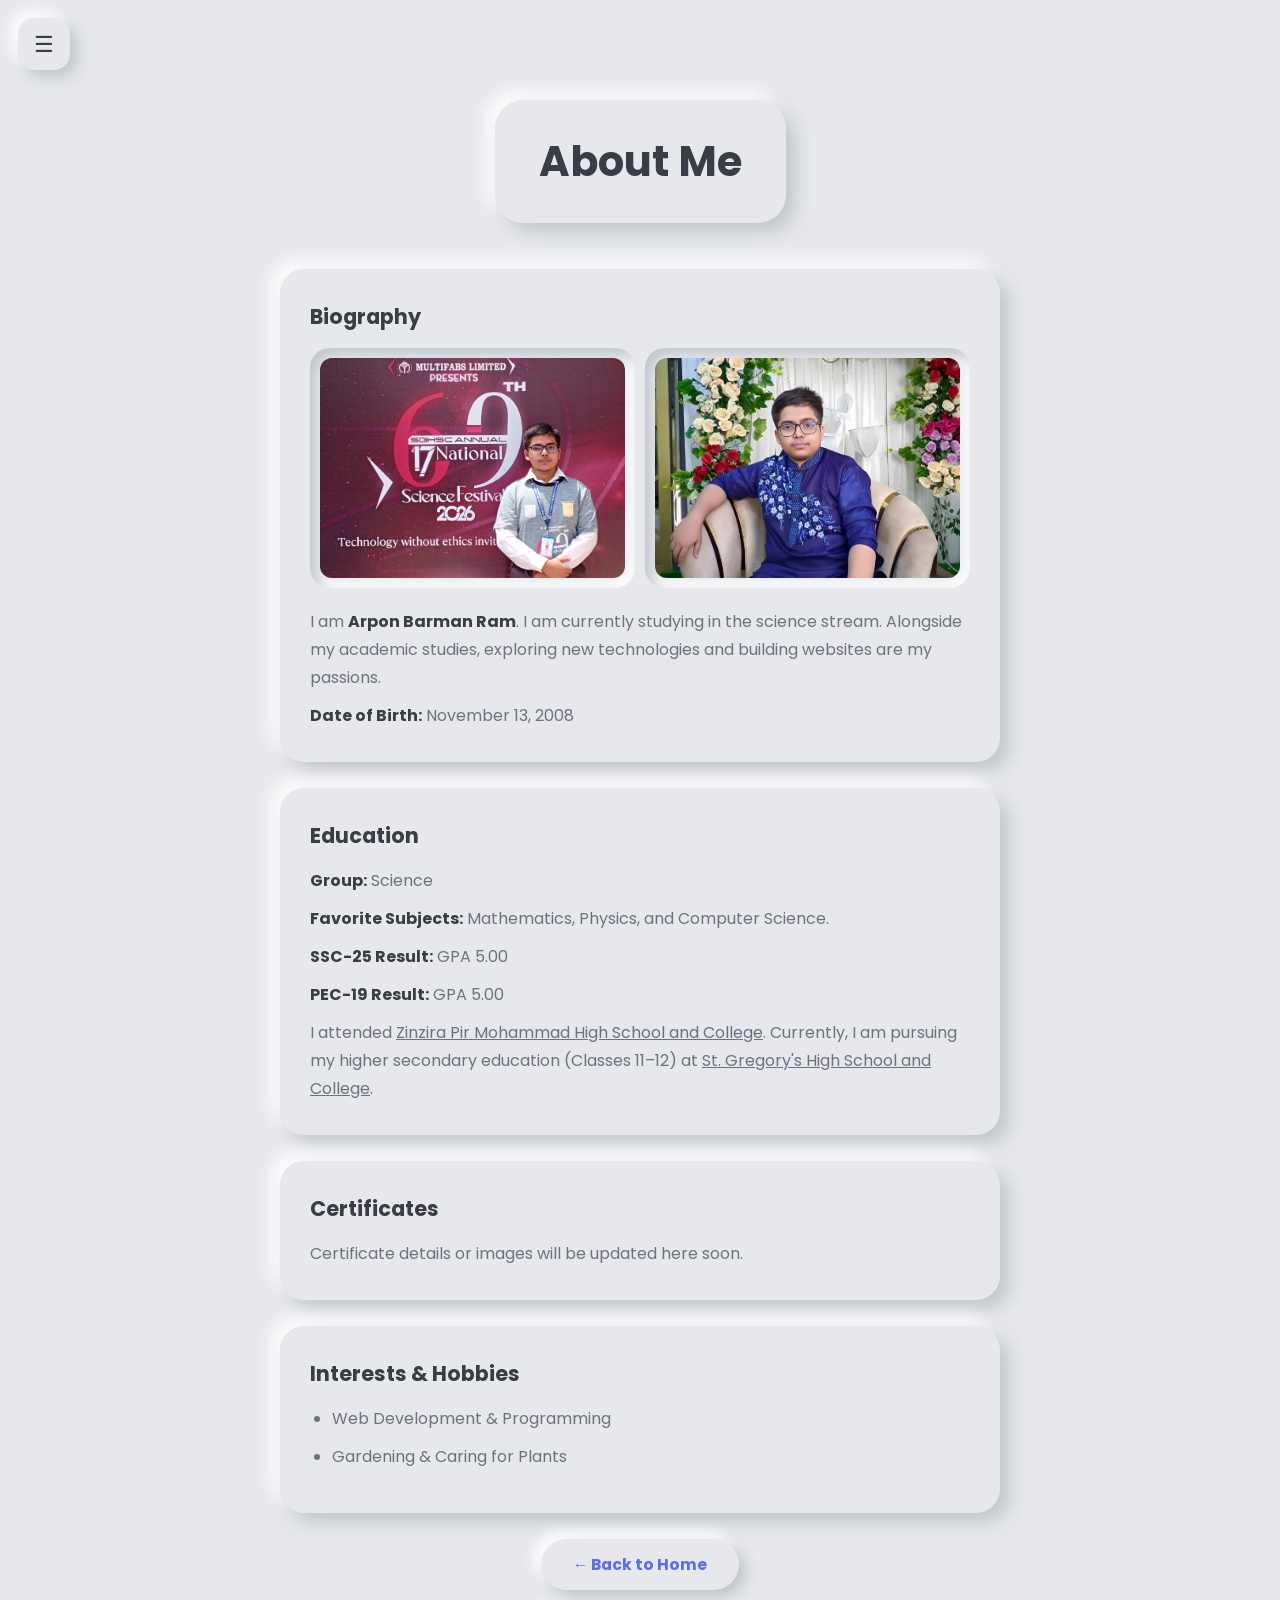
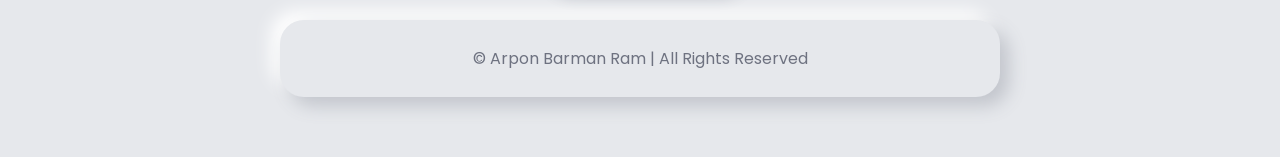
==== about.html @ 4e837e22 "Add educational background details to about.html" ====
<!DOCTYPE html>
<html lang="en">
<head>
    <meta charset="UTF-8">
    <meta name="viewport" content="width=device-width, initial-scale=1.0">
    <title>About Me | Arpon Barman Ram</title>
    <link rel="icon" type="image/png" href="https://arponbarman527-debug.github.io/ram-s-site/favicon.png">

    <link rel="preconnect" href="https://fonts.googleapis.com">
    <link rel="preconnect" href="https://fonts.gstatic.com" crossorigin>
    <link href="https://fonts.googleapis.com/css2?family=Poppins:wght@400;500;600;700;800&display=swap" rel="stylesheet">

    <style>
        :root {
            --bg: #e6e8ec;
            --text: #3a3d46;
            --text-dim: #6e7280;
            --accent: #5b6ee8;
            --shadow-dark: #c2c5cc;
            --shadow-light: #ffffff;
            --radius: 24px;
        }

        * { box-sizing: border-box; }

        body {
            margin: 0;
            font-family: 'Poppins', 'Segoe UI', Tahoma, sans-serif;
            color: var(--text);
            background: var(--bg);
            min-height: 100vh;
            overflow-x: hidden;
        }

        h1, h2 { margin: 0; font-weight: 700; }
        a { color: inherit; }
        a:focus-visible, button:focus-visible { outline: 2px solid var(--accent); outline-offset: 3px; }

        .wrap { max-width: 760px; margin: 0 auto; padding: 0 20px 50px; }

        .neo {
            background: var(--bg);
            border-radius: var(--radius);
            box-shadow: 9px 9px 18px var(--shadow-dark), -9px -9px 18px var(--shadow-light);
        }
        .neo-in {
            background: var(--bg);
            border-radius: var(--radius);
            box-shadow: inset 6px 6px 12px var(--shadow-dark), inset -6px -6px 12px var(--shadow-light);
        }

        /* ---------- Menu ---------- */
        .menu-icon {
            position: fixed;
            top: 18px; left: 18px;
            z-index: 20;
            width: 52px; height: 52px;
            border-radius: 16px;
            display: grid;
            place-content: center;
            cursor: pointer;
            font-size: 22px;
            color: var(--text);
            background: var(--bg);
            box-shadow: 7px 7px 14px var(--shadow-dark), -7px -7px 14px var(--shadow-light);
            transition: box-shadow 0.15s ease;
            user-select: none;
        }
        .menu-icon:active { box-shadow: inset 4px 4px 8px var(--shadow-dark), inset -4px -4px 8px var(--shadow-light); }

        .sidenav {
            height: 100%;
            width: 0;
            max-width: 86vw;
            position: fixed;
            z-index: 25;
            top: 0; left: 0;
            overflow-x: hidden;
            overflow-y: auto;
            transition: width 0.35s ease;
            padding-top: 90px;
            text-align: left;
            background: var(--bg);
            box-shadow: 10px 0 24px rgba(0,0,0,0.12);
        }
        .sidenav a {
            display: block;
            margin: 10px 16px;
            padding: 14px 20px;
            border-radius: 16px;
            text-decoration: none;
            font-weight: 600;
            font-size: 1rem;
            color: var(--text);
            background: var(--bg);
            box-shadow: 6px 6px 12px var(--shadow-dark), -6px -6px 12px var(--shadow-light);
            white-space: normal;
            line-height: 1.3;
            transition: box-shadow 0.15s ease;
        }
        .sidenav a:hover { color: var(--accent); }
        .sidenav a:active { box-shadow: inset 4px 4px 8px var(--shadow-dark), inset -4px -4px 8px var(--shadow-light); }
        .sidenav .closebtn {
            position: absolute;
            top: 16px; right: 16px;
            font-size: 20px;
            width: 42px; height: 42px;
            display: grid; place-content: center;
            border-radius: 50%;
            color: var(--text);
            background: var(--bg);
            box-shadow: 5px 5px 10px var(--shadow-dark), -5px -5px 10px var(--shadow-light);
            cursor: pointer;
        }
        body.nav-open .menu-icon { opacity: 0; pointer-events: none; }

        /* ---------- Header ---------- */
        header { padding: 100px 18px 20px; text-align: center; }
        .plate {
            display: inline-block;
            max-width: 100%;
            padding: 30px 44px;
            border-radius: 28px;
        }
        header h1 { font-size: clamp(1.9rem, 5.5vw, 2.6rem); color: var(--text); }

        /* ---------- Cards ---------- */
        .panel { margin: 26px 0; padding: 32px 30px; text-align: left; }
        .panel h2 { font-size: 1.3rem; color: var(--text); margin-bottom: 16px; }
        .panel p, .panel li { margin: 0 0 10px; color: var(--text-dim); line-height: 1.75; }
        .panel p:last-child, .panel ul:last-child { margin-bottom: 0; }
        .panel ul { padding-left: 22px; margin-top: 0; }
        .panel strong { color: var(--text); }

        .image-container { display: flex; flex-direction: row; gap: 10px; margin-bottom: 20px; }
        .image-container .frame { padding: 10px; border-radius: 20px; width: 50%; }
        .image-container img { display: block; width: 100%; height: 220px; object-fit: cover; border-radius: 12px; }

        .back-btn {
            display: inline-block;
            font-weight: 700;
            font-size: 0.98rem;
            padding: 14px 32px;
            border-radius: 999px;
            cursor: pointer;
            color: var(--accent);
            text-decoration: none;
            background: var(--bg);
            box-shadow: 7px 7px 14px var(--shadow-dark), -7px -7px 14px var(--shadow-light);
            transition: box-shadow 0.15s ease;
        }
        .back-btn:active { box-shadow: inset 5px 5px 10px var(--shadow-dark), inset -5px -5px 10px var(--shadow-light); }

        footer { margin: 30px 0 10px; padding: 26px 28px; text-align: center; color: var(--text-dim); }
        footer p { margin: 0; }

        @media (max-width: 560px) {
            .plate { padding: 24px 24px; }
            .panel { padding: 26px 22px; }
            .image-container img { height: 150px; }
        }
    </style>
</head>
<body>

    <!-- Menu Icon -->
    <div class="menu-icon neo" onclick="openNav()" aria-label="Open menu">&#9776;</div>

    <!-- Sidebar Panel -->
    <div id="mySidenav" class="sidenav">
        <a href="javascript:void(0)" class="closebtn" onclick="closeNav()">&times;</a>
        <a href="index.html">Home</a>
        <a href="about.html">About Me</a>
        <a href="projects.html">Projects</a>
        <a href="TactileKinesis Glove Control.html">TactileKinesis Glove Control</a>
    </div>

    <div class="wrap">

        <header>
            <div class="plate neo">
                <h1>About Me</h1>
            </div>
        </header>

        <section>
            <!-- Personal Biography -->
            <div class="panel neo">
                <h2>Biography</h2>

                <div class="image-container">
                    <div class="frame neo-in"><img src="IMG_20260520_135639.jpg" alt="My Photo 1"></div>
                    <div class="frame neo-in"><img src="IMG_20260413_202503_727.webp" alt="My Photo 2"></div>
                </div>

                <p>I am <strong>Arpon Barman Ram</strong>. I am currently studying in the science stream. Alongside my academic studies, exploring new technologies and building websites are my passions.</p>
                <p><strong>Date of Birth:</strong> November 13, 2008</p>
            </div>

            <!-- Academic Background -->
            <div class="panel neo">
                <h2>Education</h2>
                <p><strong>Group:</strong> Science</p>
                <p><strong>Favorite Subjects:</strong> Mathematics, Physics, and Computer Science.</p>
                <p><strong>SSC-25 Result:</strong> GPA 5.00</p>
                <p><strong>PEC-19 Result:</strong> GPA 5.00</p>
                <p>I attended <a href="https://www.facebook.com/greenheavenkinder/>Green Haven Kindergarten</a> from Playgroup to Class 2, and later completed Classes 3 to 10 at <a href="https://www.facebook.com/zpmcollege/">Zinzira Pir Mohammad High School and College</a>. Currently, I am pursuing my higher secondary education (Classes 11–12) at <a href="https://sghscdhaka.edu.bd/">St. Gregory's High School and College</a>.</p>
            </div>

            <!-- Certificates -->
            <div class="panel neo">
                <h2>Certificates</h2>
                <p>Certificate details or images will be updated here soon.</p>
            </div>

            <!-- Interests & Hobbies -->
            <div class="panel neo">
                <h2>Interests &amp; Hobbies</h2>
                <ul>
                    <li>Web Development &amp; Programming</li>
                    <li>Gardening &amp; Caring for Plants</li>
                </ul>
            </div>

            <div style="text-align: center;">
                <a href="index.html" class="back-btn">← Back to Home</a>
            </div>
        </section>

        <footer class="neo">
            <p>© Arpon Barman Ram | All Rights Reserved</p>
        </footer>

    </div>

    <script src="session-tracker.js"></script>
    <script>
        function openNav() {
            document.getElementById("mySidenav").style.width = "270px";
            document.body.classList.add("nav-open");
        }
        function closeNav() {
            document.getElementById("mySidenav").style.width = "0";
            document.body.classList.remove("nav-open");
        }
    </script>

</body>
</html>
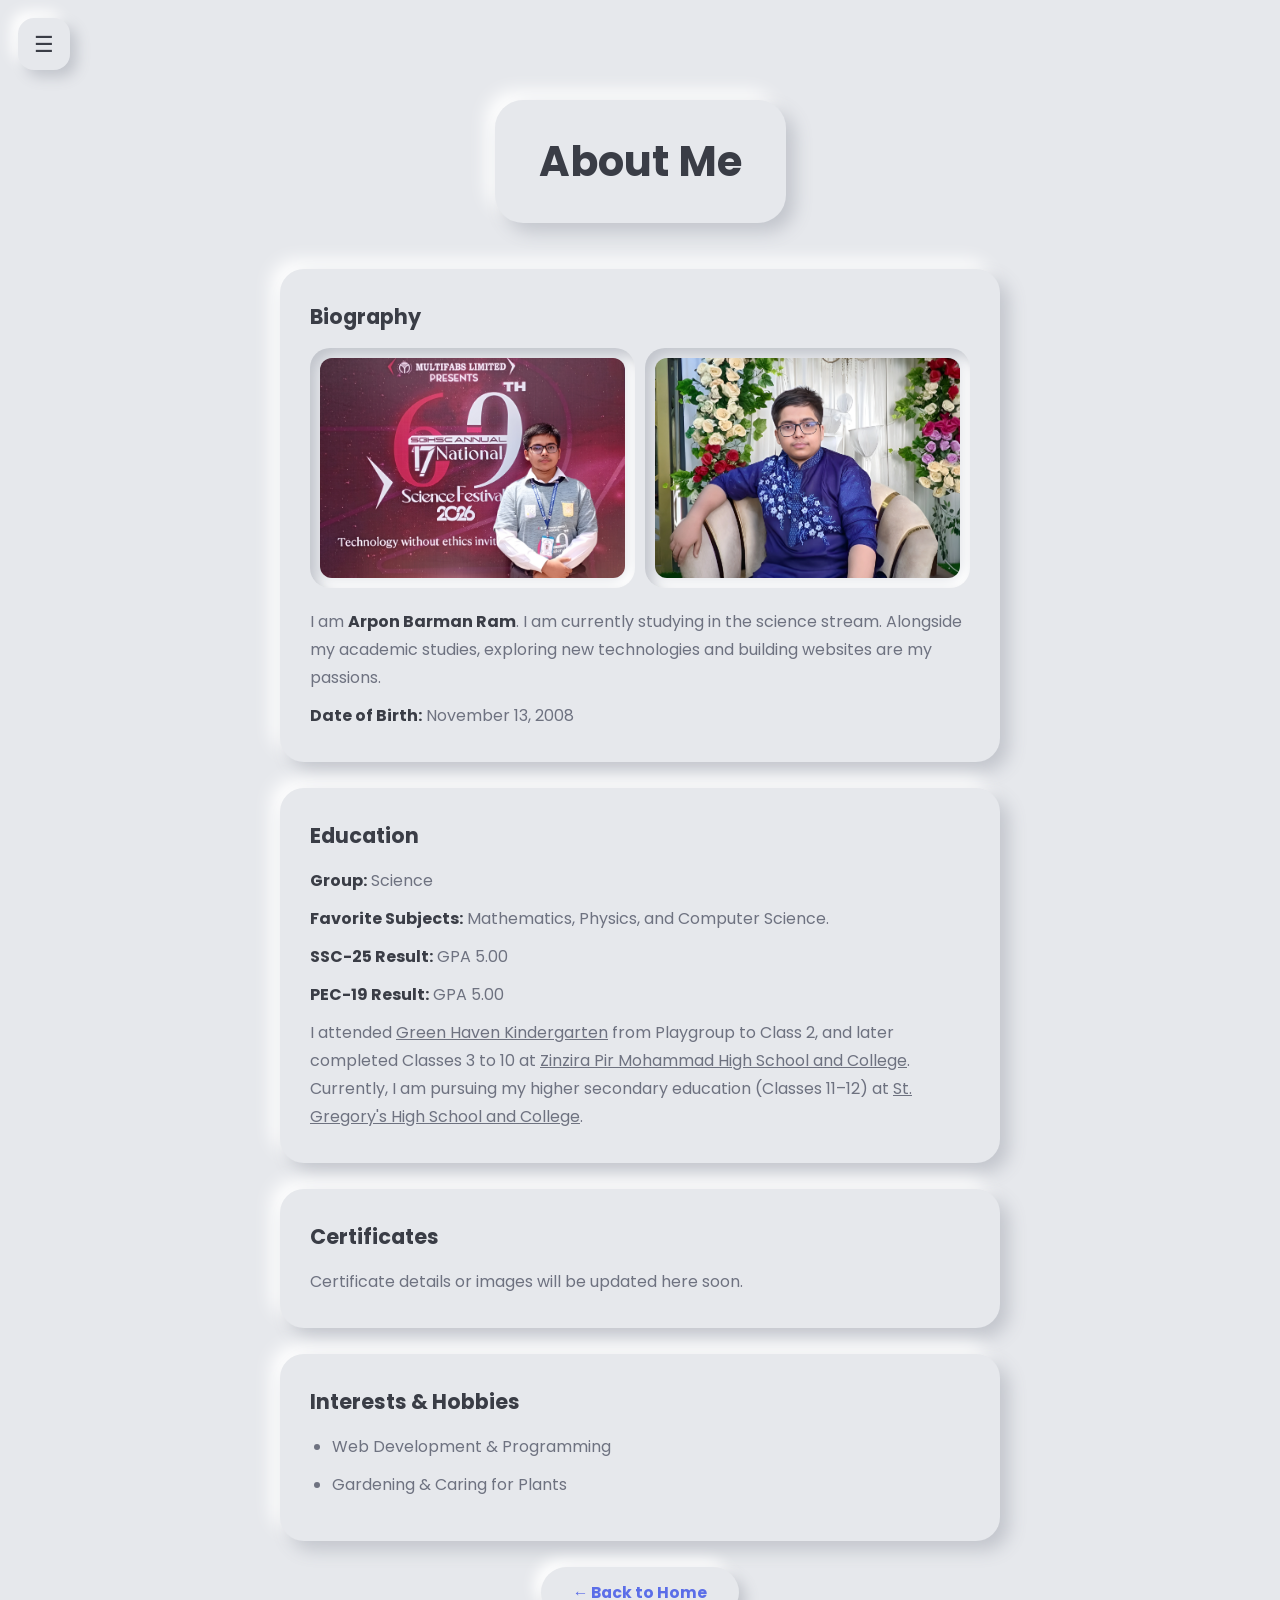
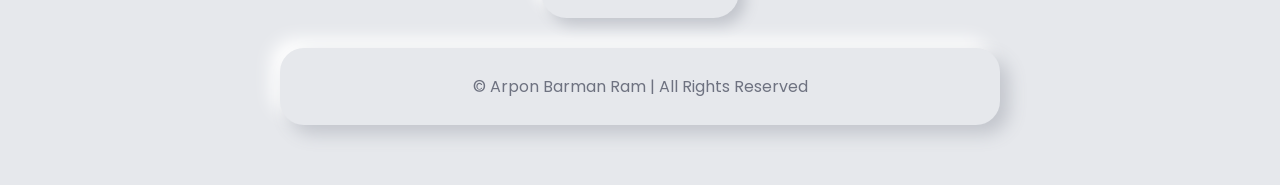
==== commit 974bedd6: "Fix HTML encoding issues in about.html" ====
--- a/about.html
+++ b/about.html
@@ -204,7 +204,7 @@
                 <p><strong>Favorite Subjects:</strong> Mathematics, Physics, and Computer Science.</p>
                 <p><strong>SSC-25 Result:</strong> GPA 5.00</p>
                 <p><strong>PEC-19 Result:</strong> GPA 5.00</p>
-                <p>I attended <a href="https://www.facebook.com/greenheavenkinder/>Green Haven Kindergarten</a> from Playgroup to Class 2, and later completed Classes 3 to 10 at <a href="https://www.facebook.com/zpmcollege/">Zinzira Pir Mohammad High School and College</a>. Currently, I am pursuing my higher secondary education (Classes 11–12) at <a href="https://sghscdhaka.edu.bd/">St. Gregory's High School and College</a>.</p>
+                <p>I attended <a href="https://www.facebook.com/greenheavenkinder/">Green Haven Kindergarten</a> from Playgroup to Class 2, and later completed Classes 3 to 10 at <a href="https://www.facebook.com/zpmcollege/">Zinzira Pir Mohammad High School and College</a>. Currently, I am pursuing my higher secondary education (Classes 11–12) at <a href="https://sghscdhaka.edu.bd/">St. Gregory's High School and College</a>.</p>
             </div>
 
             <!-- Certificates -->
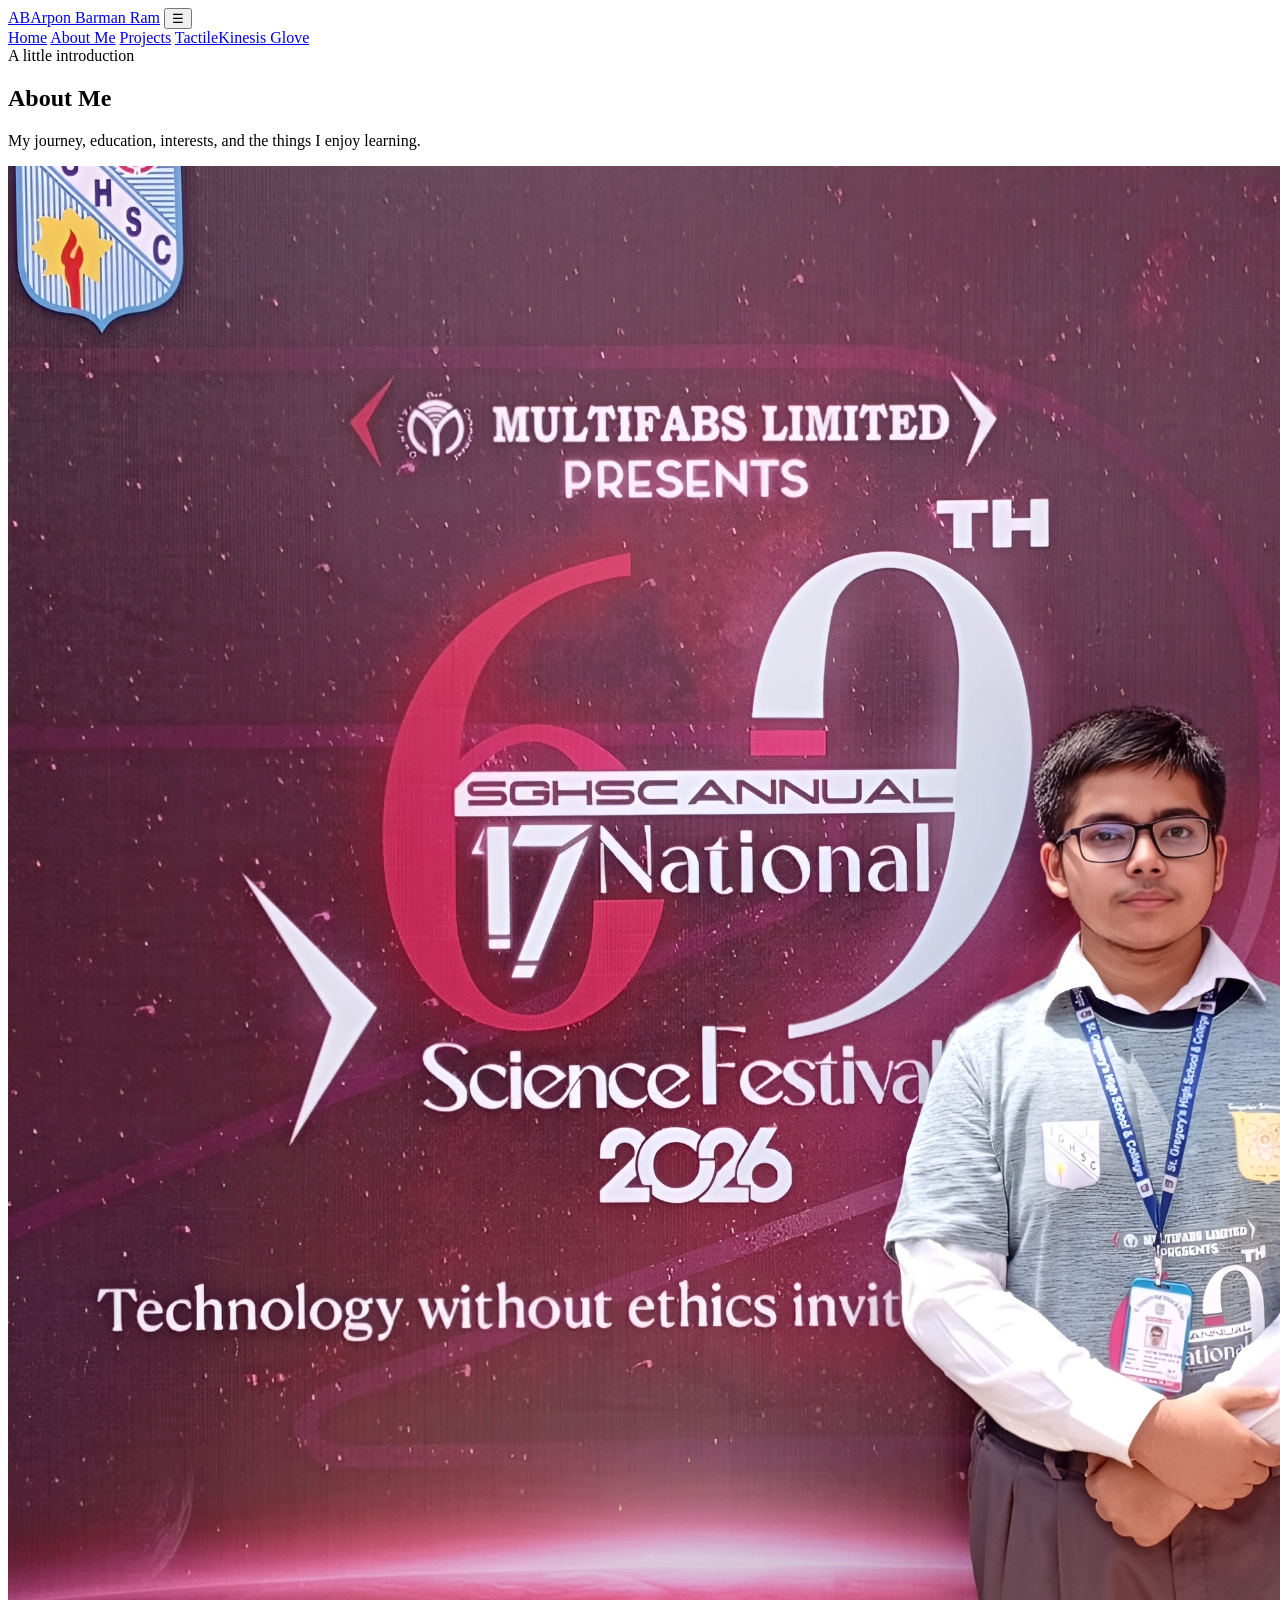
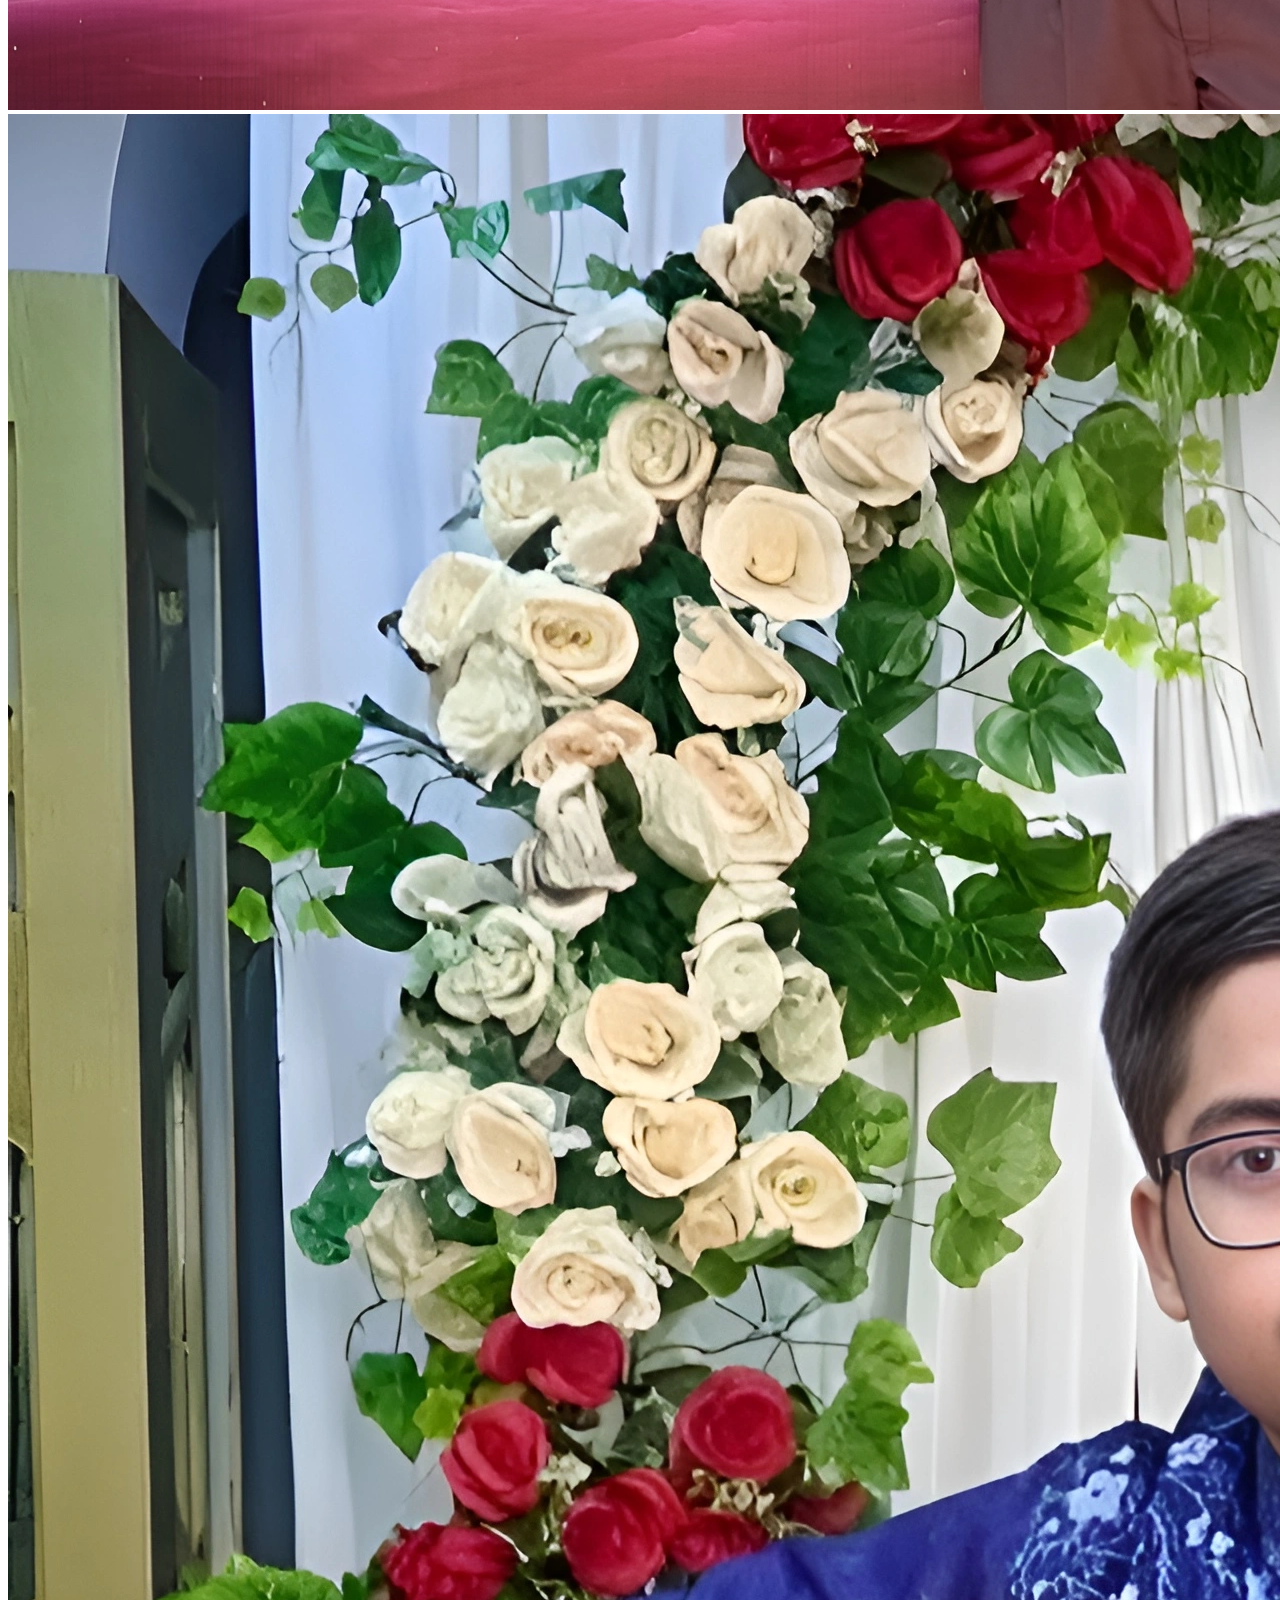
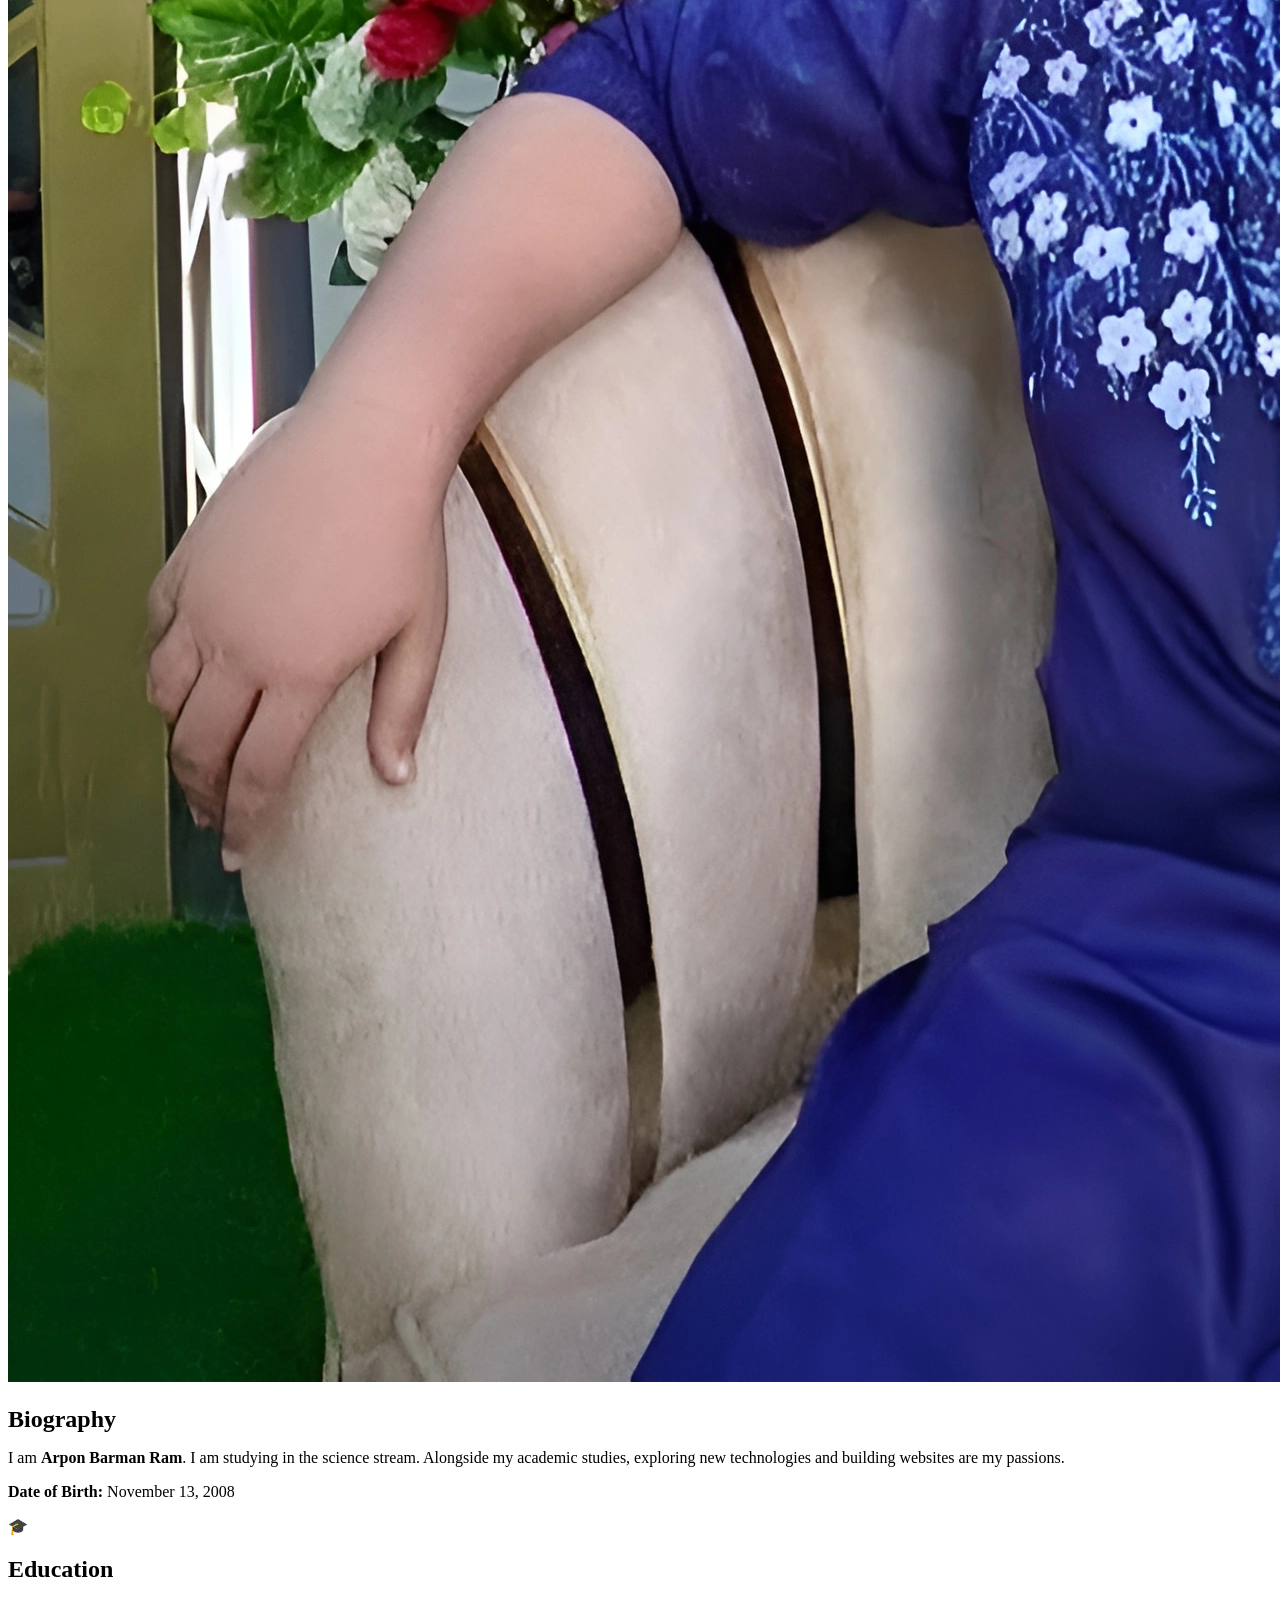
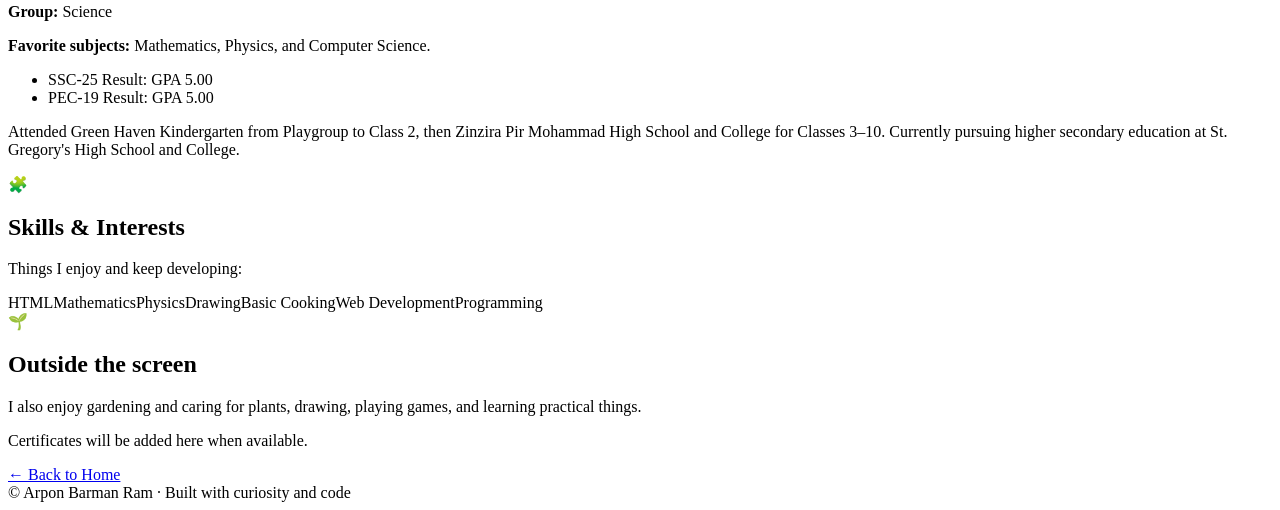
==== commit 082456f9: "Refactor about.html structure and content" ====
--- a/about.html
+++ b/about.html
@@ -1,249 +1,40 @@
-<!DOCTYPE html>
+<!doctype html>
 <html lang="en">
-<head>
-    <meta charset="UTF-8">
-    <meta name="viewport" content="width=device-width, initial-scale=1.0">
-    <title>About Me | Arpon Barman Ram</title>
-    <link rel="icon" type="image/png" href="https://arponbarman527-debug.github.io/ram-s-site/favicon.png">
-
-    <link rel="preconnect" href="https://fonts.googleapis.com">
-    <link rel="preconnect" href="https://fonts.gstatic.com" crossorigin>
-    <link href="https://fonts.googleapis.com/css2?family=Poppins:wght@400;500;600;700;800&display=swap" rel="stylesheet">
-
-    <style>
-        :root {
-            --bg: #e6e8ec;
-            --text: #3a3d46;
-            --text-dim: #6e7280;
-            --accent: #5b6ee8;
-            --shadow-dark: #c2c5cc;
-            --shadow-light: #ffffff;
-            --radius: 24px;
-        }
-
-        * { box-sizing: border-box; }
-
-        body {
-            margin: 0;
-            font-family: 'Poppins', 'Segoe UI', Tahoma, sans-serif;
-            color: var(--text);
-            background: var(--bg);
-            min-height: 100vh;
-            overflow-x: hidden;
-        }
-
-        h1, h2 { margin: 0; font-weight: 700; }
-        a { color: inherit; }
-        a:focus-visible, button:focus-visible { outline: 2px solid var(--accent); outline-offset: 3px; }
-
-        .wrap { max-width: 760px; margin: 0 auto; padding: 0 20px 50px; }
-
-        .neo {
-            background: var(--bg);
-            border-radius: var(--radius);
-            box-shadow: 9px 9px 18px var(--shadow-dark), -9px -9px 18px var(--shadow-light);
-        }
-        .neo-in {
-            background: var(--bg);
-            border-radius: var(--radius);
-            box-shadow: inset 6px 6px 12px var(--shadow-dark), inset -6px -6px 12px var(--shadow-light);
-        }
-
-        /* ---------- Menu ---------- */
-        .menu-icon {
-            position: fixed;
-            top: 18px; left: 18px;
-            z-index: 20;
-            width: 52px; height: 52px;
-            border-radius: 16px;
-            display: grid;
-            place-content: center;
-            cursor: pointer;
-            font-size: 22px;
-            color: var(--text);
-            background: var(--bg);
-            box-shadow: 7px 7px 14px var(--shadow-dark), -7px -7px 14px var(--shadow-light);
-            transition: box-shadow 0.15s ease;
-            user-select: none;
-        }
-        .menu-icon:active { box-shadow: inset 4px 4px 8px var(--shadow-dark), inset -4px -4px 8px var(--shadow-light); }
-
-        .sidenav {
-            height: 100%;
-            width: 0;
-            max-width: 86vw;
-            position: fixed;
-            z-index: 25;
-            top: 0; left: 0;
-            overflow-x: hidden;
-            overflow-y: auto;
-            transition: width 0.35s ease;
-            padding-top: 90px;
-            text-align: left;
-            background: var(--bg);
-            box-shadow: 10px 0 24px rgba(0,0,0,0.12);
-        }
-        .sidenav a {
-            display: block;
-            margin: 10px 16px;
-            padding: 14px 20px;
-            border-radius: 16px;
-            text-decoration: none;
-            font-weight: 600;
-            font-size: 1rem;
-            color: var(--text);
-            background: var(--bg);
-            box-shadow: 6px 6px 12px var(--shadow-dark), -6px -6px 12px var(--shadow-light);
-            white-space: normal;
-            line-height: 1.3;
-            transition: box-shadow 0.15s ease;
-        }
-        .sidenav a:hover { color: var(--accent); }
-        .sidenav a:active { box-shadow: inset 4px 4px 8px var(--shadow-dark), inset -4px -4px 8px var(--shadow-light); }
-        .sidenav .closebtn {
-            position: absolute;
-            top: 16px; right: 16px;
-            font-size: 20px;
-            width: 42px; height: 42px;
-            display: grid; place-content: center;
-            border-radius: 50%;
-            color: var(--text);
-            background: var(--bg);
-            box-shadow: 5px 5px 10px var(--shadow-dark), -5px -5px 10px var(--shadow-light);
-            cursor: pointer;
-        }
-        body.nav-open .menu-icon { opacity: 0; pointer-events: none; }
-
-        /* ---------- Header ---------- */
-        header { padding: 100px 18px 20px; text-align: center; }
-        .plate {
-            display: inline-block;
-            max-width: 100%;
-            padding: 30px 44px;
-            border-radius: 28px;
-        }
-        header h1 { font-size: clamp(1.9rem, 5.5vw, 2.6rem); color: var(--text); }
-
-        /* ---------- Cards ---------- */
-        .panel { margin: 26px 0; padding: 32px 30px; text-align: left; }
-        .panel h2 { font-size: 1.3rem; color: var(--text); margin-bottom: 16px; }
-        .panel p, .panel li { margin: 0 0 10px; color: var(--text-dim); line-height: 1.75; }
-        .panel p:last-child, .panel ul:last-child { margin-bottom: 0; }
-        .panel ul { padding-left: 22px; margin-top: 0; }
-        .panel strong { color: var(--text); }
-
-        .image-container { display: flex; flex-direction: row; gap: 10px; margin-bottom: 20px; }
-        .image-container .frame { padding: 10px; border-radius: 20px; width: 50%; }
-        .image-container img { display: block; width: 100%; height: 220px; object-fit: cover; border-radius: 12px; }
-
-        .back-btn {
-            display: inline-block;
-            font-weight: 700;
-            font-size: 0.98rem;
-            padding: 14px 32px;
-            border-radius: 999px;
-            cursor: pointer;
-            color: var(--accent);
-            text-decoration: none;
-            background: var(--bg);
-            box-shadow: 7px 7px 14px var(--shadow-dark), -7px -7px 14px var(--shadow-light);
-            transition: box-shadow 0.15s ease;
-        }
-        .back-btn:active { box-shadow: inset 5px 5px 10px var(--shadow-dark), inset -5px -5px 10px var(--shadow-light); }
-
-        footer { margin: 30px 0 10px; padding: 26px 28px; text-align: center; color: var(--text-dim); }
-        footer p { margin: 0; }
-
-        @media (max-width: 560px) {
-            .plate { padding: 24px 24px; }
-            .panel { padding: 26px 22px; }
-            .image-container img { height: 150px; }
-        }
-    </style>
-</head>
+<head><meta charset="utf-8"><meta name="viewport" content="width=device-width, initial-scale=1">
+<meta name="description" content="Arpon Barman Ram's personal portfolio, coding, robotics and projects.">
+<title>About Me | Arpon Barman Ram</title><link rel="icon" href="https://arponbarman527-debug.github.io/ram-s-site/favicon.png"><link rel="stylesheet" href="style.css"></head>
 <body>
-
-    <!-- Menu Icon -->
-    <div class="menu-icon neo" onclick="openNav()" aria-label="Open menu">&#9776;</div>
-
-    <!-- Sidebar Panel -->
-    <div id="mySidenav" class="sidenav">
-        <a href="javascript:void(0)" class="closebtn" onclick="closeNav()">&times;</a>
-        <a href="index.html">Home</a>
-        <a href="about.html">About Me</a>
-        <a href="projects.html">Projects</a>
-        <a href="TactileKinesis Glove Control.html">TactileKinesis Glove Control</a>
-    </div>
-
-    <div class="wrap">
-
-        <header>
-            <div class="plate neo">
-                <h1>About Me</h1>
-            </div>
-        </header>
-
-        <section>
-            <!-- Personal Biography -->
-            <div class="panel neo">
-                <h2>Biography</h2>
-
-                <div class="image-container">
-                    <div class="frame neo-in"><img src="IMG_20260520_135639.jpg" alt="My Photo 1"></div>
-                    <div class="frame neo-in"><img src="IMG_20260413_202503_727.webp" alt="My Photo 2"></div>
-                </div>
-
-                <p>I am <strong>Arpon Barman Ram</strong>. I am currently studying in the science stream. Alongside my academic studies, exploring new technologies and building websites are my passions.</p>
-                <p><strong>Date of Birth:</strong> November 13, 2008</p>
-            </div>
-
-            <!-- Academic Background -->
-            <div class="panel neo">
-                <h2>Education</h2>
-                <p><strong>Group:</strong> Science</p>
-                <p><strong>Favorite Subjects:</strong> Mathematics, Physics, and Computer Science.</p>
-                <p><strong>SSC-25 Result:</strong> GPA 5.00</p>
-                <p><strong>PEC-19 Result:</strong> GPA 5.00</p>
-                <p>I attended <a href="https://www.facebook.com/greenheavenkinder/">Green Haven Kindergarten</a> from Playgroup to Class 2, and later completed Classes 3 to 10 at <a href="https://www.facebook.com/zpmcollege/">Zinzira Pir Mohammad High School and College</a>. Currently, I am pursuing my higher secondary education (Classes 11–12) at <a href="https://sghscdhaka.edu.bd/">St. Gregory's High School and College</a>.</p>
-            </div>
-
-            <!-- Certificates -->
-            <div class="panel neo">
-                <h2>Certificates</h2>
-                <p>Certificate details or images will be updated here soon.</p>
-            </div>
-
-            <!-- Interests & Hobbies -->
-            <div class="panel neo">
-                <h2>Interests &amp; Hobbies</h2>
-                <ul>
-                    <li>Web Development &amp; Programming</li>
-                    <li>Gardening &amp; Caring for Plants</li>
-                </ul>
-            </div>
-
-            <div style="text-align: center;">
-                <a href="index.html" class="back-btn">← Back to Home</a>
-            </div>
-        </section>
-
-        <footer class="neo">
-            <p>© Arpon Barman Ram | All Rights Reserved</p>
-        </footer>
-
-    </div>
-
-    <script src="session-tracker.js"></script>
-    <script>
-        function openNav() {
-            document.getElementById("mySidenav").style.width = "270px";
-            document.body.classList.add("nav-open");
-        }
-        function closeNav() {
-            document.getElementById("mySidenav").style.width = "0";
-            document.body.classList.remove("nav-open");
-        }
-    </script>
-
-</body>
-</html>
+<header class="topbar">
+  <a class="brand" href="index.html"><span class="brand-mark">AB</span><span>Arpon Barman Ram</span></a>
+  <button class="menu-toggle" aria-label="Toggle navigation" aria-expanded="false">☰</button>
+  <nav class="nav ">
+    <a class="" href="index.html">Home</a>
+    <a class="active" href="about.html">About Me</a>
+    <a class="" href="projects.html">Projects</a>
+    <a class="" href="TactileKinesis Glove Control.html">TactileKinesis Glove</a>
+  </nav>
+</header>
+<main class="shell">
+<section class="page-heading"><div class="glass"><span class="eyebrow">A little introduction</span><h1>About Me</h1><p class="lead">My journey, education, interests, and the things I enjoy learning.</p></div></section>
+<section class="two-col">
+ <article class="info-card glass">
+  <div class="bio-photos">
+   <img src="IMG_20260520_135639.jpg" alt="Arpon photo one" onerror="this.style.display='none'">
+   <img src="IMG_20260413_202503_727.webp" alt="Arpon photo two" onerror="this.style.display='none'">
+  </div>
+  <h2 style="margin:20px 0 10px">Biography</h2>
+  <p>I am <strong>Arpon Barman Ram</strong>. I am studying in the science stream. Alongside my academic studies, exploring new technologies and building websites are my passions.</p>
+  <p><strong>Date of Birth:</strong> November 13, 2008</p>
+ </article>
+ <article class="info-card glass"><div class="icon-box">🎓</div><h2>Education</h2>
+  <p><strong>Group:</strong> Science</p><p><strong>Favorite subjects:</strong> Mathematics, Physics, and Computer Science.</p>
+  <ul class="list"><li>SSC-25 Result: GPA 5.00</li><li>PEC-19 Result: GPA 5.00</li></ul>
+  <p>Attended Green Haven Kindergarten from Playgroup to Class 2, then Zinzira Pir Mohammad High School and College for Classes 3–10. Currently pursuing higher secondary education at St. Gregory's High School and College.</p>
+ </article>
+ <article class="info-card glass"><div class="icon-box">🧩</div><h2>Skills & Interests</h2><p>Things I enjoy and keep developing:</p><div class="chips"><span class="chip">HTML</span><span class="chip">Mathematics</span><span class="chip">Physics</span><span class="chip">Drawing</span><span class="chip">Basic Cooking</span><span class="chip">Web Development</span><span class="chip">Programming</span></div></article>
+ <article class="info-card glass"><div class="icon-box">🌱</div><h2>Outside the screen</h2><p>I also enjoy gardening and caring for plants, drawing, playing games, and learning practical things.</p><p class="small-muted">Certificates will be added here when available.</p></article>
+</section>
+<div class="back-row"><a class="btn btn-secondary" href="index.html">← Back to Home</a></div>
+</main>
+<footer><div class="shell">© <span data-year></span> Arpon Barman Ram · Built with curiosity and code</div></footer>
+<script src="script.js"></script></body></html>
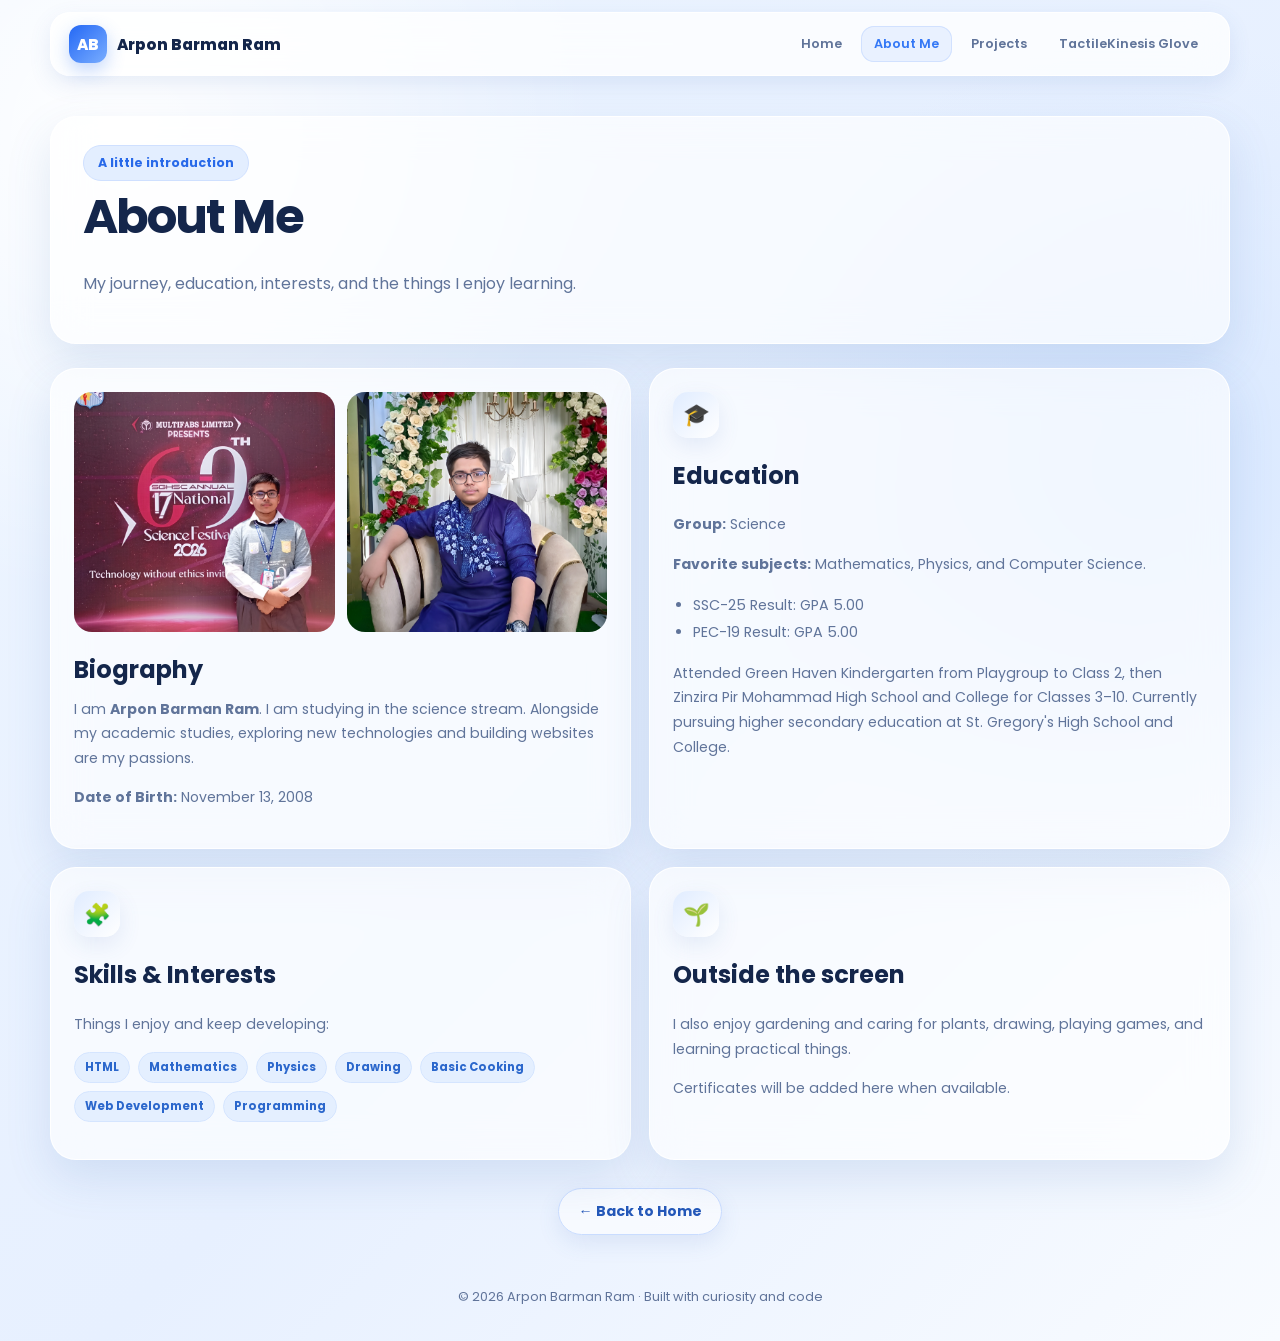
==== commit e95d9338: "Add session-tracker.js script to about.html" ====
--- a/about.html
+++ b/about.html
@@ -37,4 +37,4 @@
 <div class="back-row"><a class="btn btn-secondary" href="index.html">← Back to Home</a></div>
 </main>
 <footer><div class="shell">© <span data-year></span> Arpon Barman Ram · Built with curiosity and code</div></footer>
-<script src="script.js"></script></body></html>
+<script src="script.js"></script> <script src="session-tracker.js"></script></body></html>
--- a/style.css
+++ b/style.css
@@ -0,0 +1,5 @@
+@import url('https://fonts.googleapis.com/css2?family=Hind+Siliguri:wght@400;500;600;700&family=Poppins:wght@400;500;600;700;800&display=swap');
+:root{--bg:#eef5ff;--ink:#14264b;--muted:#60749a;--blue:#3478f6;--blue2:#76a7ff;--glass:rgba(255,255,255,.64);--line:rgba(255,255,255,.9);--shadow:0 18px 45px rgba(66,111,180,.15);--soft:0 8px 22px rgba(73,119,190,.12)}
+*{box-sizing:border-box}html{scroll-behavior:smooth}body{margin:0;background:radial-gradient(circle at 10% 10%,#fff 0,transparent 28%),radial-gradient(circle at 90% 35%,#d7e7ff 0,transparent 30%),linear-gradient(135deg,#edf5ff,#e7f0ff 55%,#f8fbff);color:var(--ink);font-family:Poppins,'Hind Siliguri',sans-serif;min-height:100vh}a{color:inherit;text-decoration:none}button{font:inherit}.shell{width:min(1180px,calc(100% - 36px));margin:auto}.topbar{position:sticky;top:12px;z-index:20;margin:12px auto 0;width:min(1180px,calc(100% - 24px));padding:12px 18px;display:flex;align-items:center;justify-content:space-between;gap:18px;background:rgba(255,255,255,.76);border:1px solid var(--line);border-radius:20px;box-shadow:var(--soft);backdrop-filter:blur(18px)}.brand{display:flex;align-items:center;gap:10px;font-weight:800;font-size:.95rem;white-space:nowrap}.brand-mark{display:grid;place-items:center;width:38px;height:38px;color:white;background:linear-gradient(135deg,#2468f5,#79adff);border-radius:12px;box-shadow:0 7px 18px #3478f64d}.nav{display:flex;align-items:center;gap:6px;flex-wrap:wrap}.nav a{padding:9px 13px;border-radius:13px;color:var(--muted);font-size:.8rem;font-weight:600;transition:.2s}.nav a:hover,.nav a.active{background:#e9f1ff;color:var(--blue);box-shadow:inset 0 0 0 1px #d1e1ff}.menu-toggle{display:none;border:0;background:#edf4ff;border-radius:12px;padding:9px 12px;color:var(--blue)}.glass{background:var(--glass);border:1px solid var(--line);box-shadow:var(--shadow);backdrop-filter:blur(18px);border-radius:26px}.hero{padding:70px 0 36px;display:grid;grid-template-columns:1.1fr .9fr;gap:35px;align-items:center}.eyebrow{display:inline-flex;align-items:center;gap:8px;background:#e3eeff;border:1px solid #cfe0ff;border-radius:999px;padding:8px 14px;color:#2869e9;font-size:.78rem;font-weight:700}.hero h1{font-size:clamp(2.4rem,5vw,4.5rem);line-height:1.08;letter-spacing:-.05em;margin:18px 0}.gradient-text{background:linear-gradient(100deg,#2563eb,#5d94f8,#193b83);-webkit-background-clip:text;background-clip:text;color:transparent}.hero p,.lead{color:var(--muted);line-height:1.85;max-width:580px}.hero-actions{display:flex;gap:12px;flex-wrap:wrap;margin:26px 0}.btn{display:inline-flex;align-items:center;justify-content:center;gap:9px;padding:12px 19px;border-radius:999px;font-weight:700;font-size:.88rem;border:1px solid #c9dcff;transition:transform .2s,box-shadow .2s}.btn:hover{transform:translateY(-2px)}.btn-primary{color:white;background:linear-gradient(135deg,#2868f5,#5c94ff);box-shadow:0 10px 24px #3478f64a;border-color:transparent}.btn-secondary{color:#2458b9;background:rgba(255,255,255,.6);box-shadow:var(--soft)}.hero-image-wrap{position:relative;padding:15px;max-width:440px;margin:auto}.hero-image{width:100%;aspect-ratio:4/4.5;object-fit:cover;object-position:center;border-radius:23px;background:linear-gradient(135deg,#cde2ff,#f9fbff);display:block}.image-placeholder{display:grid;place-items:center;text-align:center;color:#4b76bb;font-size:5rem;background:linear-gradient(135deg,#d8e9ff,#fff);min-height:350px}.float-tag{position:absolute;bottom:32px;left:-20px;padding:13px 17px;border-radius:16px;background:#fffdf0;border:1px solid #fff;box-shadow:var(--soft);font-size:.78rem;font-weight:700;transform:rotate(-4deg)}.section{padding:35px 0 50px}.section-heading{text-align:center;margin-bottom:25px}.section-heading h2{font-size:clamp(1.7rem,3vw,2.4rem);margin:0 0 8px;letter-spacing:-.04em}.section-heading p{color:var(--muted);margin:0}.grid{display:grid;grid-template-columns:repeat(3,1fr);gap:18px}.feature,.project-card,.info-card{padding:23px}.icon-box{width:46px;height:46px;display:grid;place-items:center;border-radius:15px;background:linear-gradient(135deg,#e0ecff,#fff);box-shadow:var(--soft);font-size:1.35rem;margin-bottom:16px}.feature h3,.project-card h3,.info-card h3{margin:0 0 8px;font-size:1.05rem}.feature p,.project-card p,.info-card p{color:var(--muted);font-size:.88rem;line-height:1.75;margin:0 0 15px}.chips{display:flex;gap:8px;flex-wrap:wrap;margin:14px 0}.chip{font-size:.72rem;font-weight:700;color:#2b67cc;background:#e4efff;border:1px solid #d5e5ff;padding:6px 10px;border-radius:999px}.page-heading{padding:40px 0 24px}.page-heading .glass{padding:28px 32px}.page-heading h1{font-size:clamp(2rem,4vw,3rem);margin:0 0 8px;letter-spacing:-.04em}.two-col{display:grid;grid-template-columns:1fr 1fr;gap:18px}.bio-photos{display:grid;grid-template-columns:1fr 1fr;gap:12px}.bio-photos img{width:100%;height:240px;object-fit:cover;border-radius:18px;background:#dceaff}.list{padding-left:20px;color:var(--muted);line-height:1.9;font-size:.9rem}.project-image{height:175px;width:100%;object-fit:cover;border-radius:18px;margin-bottom:17px;background:linear-gradient(135deg,#0d183e,#527ce9)}.project-icon-image{display:grid;place-items:center;color:#9cc2ff;font-size:4rem}.project-card{display:flex;flex-direction:column}.project-card .btn{margin-top:auto;width:100%}.glove-hero{display:grid;grid-template-columns:1fr 1fr;gap:25px;align-items:center}.glove-art{min-height:320px;display:grid;place-items:center;background:radial-gradient(circle,#d8eaff,#f9fbff 68%);border-radius:22px;font-size:8rem}.tech-grid{display:grid;grid-template-columns:repeat(4,1fr);gap:12px;margin-top:20px}.tech-item{text-align:center;padding:16px 8px;border-radius:18px;background:rgba(255,255,255,.6);border:1px solid #fff;box-shadow:var(--soft);font-size:.78rem;font-weight:700}.tech-item span{display:block;font-size:1.5rem;margin-bottom:8px}.gallery{display:grid;grid-template-columns:repeat(3,1fr);gap:12px;margin-top:20px}.gallery img{width:100%;height:150px;object-fit:cover;border-radius:16px;background:#dceaff}.notice{display:flex;align-items:center;gap:15px;padding:20px;margin:22px 0}.notice p{font-size:.85rem;color:var(--muted);margin:0;line-height:1.7}footer{padding:25px 0 35px;text-align:center;color:var(--muted);font-size:.8rem}.socials{display:flex;gap:10px;margin-top:20px}.socials a{width:38px;height:38px;display:grid;place-items:center;border-radius:13px;background:#fff;border:1px solid #e0eaff;box-shadow:var(--soft);font-size:.9rem}.back-row{text-align:center;padding:28px 0}.small-muted{font-size:.78rem;color:var(--muted)}
+@media(max-width:850px){.hero,.glove-hero{grid-template-columns:1fr}.hero{padding-top:45px}.hero-image-wrap{max-width:360px}.grid{grid-template-columns:repeat(2,1fr)}.two-col{grid-template-columns:1fr}.tech-grid{grid-template-columns:repeat(2,1fr)}.nav{gap:0}.nav a{padding:8px;font-size:.74rem}}
+@media(max-width:600px){.shell{width:min(100% - 24px,1180px)}.topbar{width:calc(100% - 16px);padding:10px 12px;top:8px}.brand{font-size:.8rem}.brand-mark{width:34px;height:34px}.menu-toggle{display:block}.nav{display:none;position:absolute;top:62px;left:0;right:0;padding:10px;background:rgba(255,255,255,.97);border:1px solid white;border-radius:18px;box-shadow:var(--shadow);flex-direction:column;align-items:stretch}.nav.open{display:flex}.nav a{padding:12px}.hero{gap:24px;padding-top:35px}.hero h1{font-size:2.65rem}.grid{grid-template-columns:1fr}.page-heading .glass{padding:23px}.bio-photos img{height:170px}.gallery{grid-template-columns:1fr}.gallery img{height:190px}.feature,.project-card,.info-card{padding:20px}.glove-art{min-height:240px}.float-tag{left:-8px}.socials{justify-content:center}}
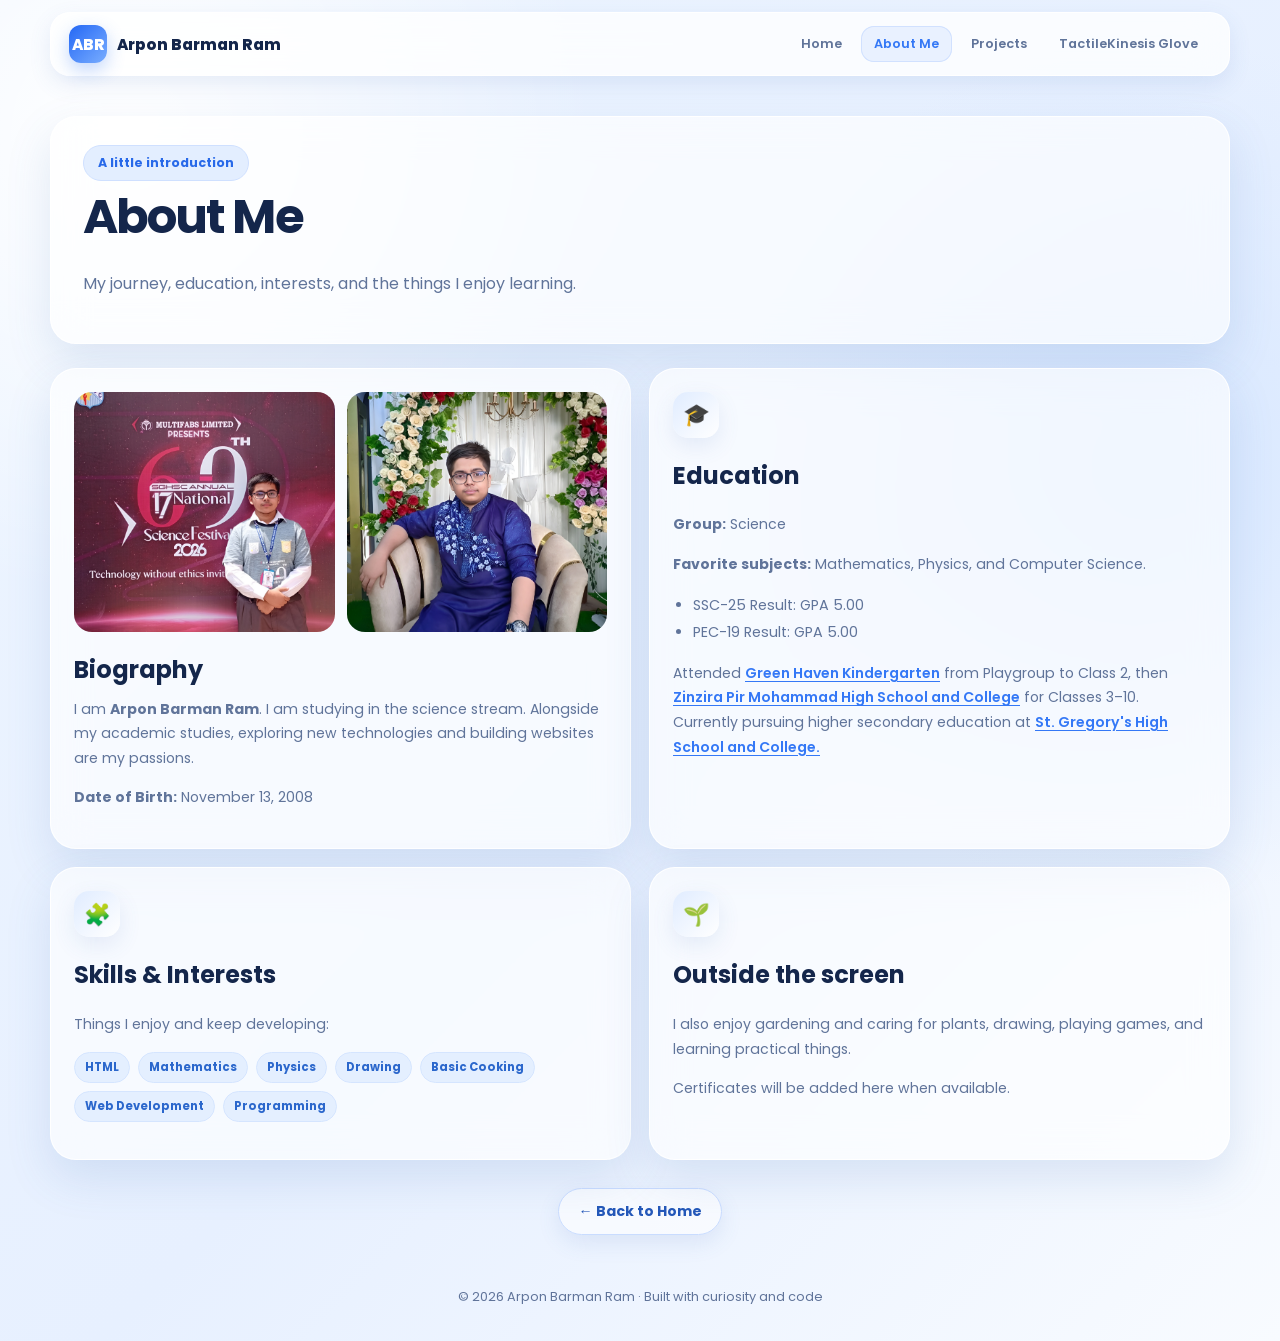
==== commit 66c48f28: "Update brand mark from 'AB' to 'ABR'" ====
--- a/about.html
+++ b/about.html
@@ -5,7 +5,7 @@
 <title>About Me | Arpon Barman Ram</title><link rel="icon" href="https://arponbarman527-debug.github.io/ram-s-site/favicon.png"><link rel="stylesheet" href="style.css"></head>
 <body>
 <header class="topbar">
-  <a class="brand" href="index.html"><span class="brand-mark">AB</span><span>Arpon Barman Ram</span></a>
+  <a class="brand" href="index.html"><span class="brand-mark">ABR</span><span>Arpon Barman Ram</span></a>
   <button class="menu-toggle" aria-label="Toggle navigation" aria-expanded="false">☰</button>
   <nav class="nav ">
     <a class="" href="index.html">Home</a>
@@ -29,7 +29,7 @@
  <article class="info-card glass"><div class="icon-box">🎓</div><h2>Education</h2>
   <p><strong>Group:</strong> Science</p><p><strong>Favorite subjects:</strong> Mathematics, Physics, and Computer Science.</p>
   <ul class="list"><li>SSC-25 Result: GPA 5.00</li><li>PEC-19 Result: GPA 5.00</li></ul>
-  <p>Attended Green Haven Kindergarten from Playgroup to Class 2, then Zinzira Pir Mohammad High School and College for Classes 3–10. Currently pursuing higher secondary education at St. Gregory's High School and College.</p>
+  <p>Attended <a href="https://www.facebook.com/greenheavenkinder/">Green Haven Kindergarten</a> from Playgroup to Class 2, then <a href="https://www.facebook.com/zpmcollege/">Zinzira Pir Mohammad High School and College</a> for Classes 3–10. Currently pursuing higher secondary education at <a href="https://sghscdhaka.edu.bd/">St. Gregory's High School and College.</a></p>
  </article>
  <article class="info-card glass"><div class="icon-box">🧩</div><h2>Skills & Interests</h2><p>Things I enjoy and keep developing:</p><div class="chips"><span class="chip">HTML</span><span class="chip">Mathematics</span><span class="chip">Physics</span><span class="chip">Drawing</span><span class="chip">Basic Cooking</span><span class="chip">Web Development</span><span class="chip">Programming</span></div></article>
  <article class="info-card glass"><div class="icon-box">🌱</div><h2>Outside the screen</h2><p>I also enjoy gardening and caring for plants, drawing, playing games, and learning practical things.</p><p class="small-muted">Certificates will be added here when available.</p></article>
--- a/style.css
+++ b/style.css
@@ -1,5 +1,155 @@
 @import url('https://fonts.googleapis.com/css2?family=Hind+Siliguri:wght@400;500;600;700&family=Poppins:wght@400;500;600;700;800&display=swap');
-:root{--bg:#eef5ff;--ink:#14264b;--muted:#60749a;--blue:#3478f6;--blue2:#76a7ff;--glass:rgba(255,255,255,.64);--line:rgba(255,255,255,.9);--shadow:0 18px 45px rgba(66,111,180,.15);--soft:0 8px 22px rgba(73,119,190,.12)}
-*{box-sizing:border-box}html{scroll-behavior:smooth}body{margin:0;background:radial-gradient(circle at 10% 10%,#fff 0,transparent 28%),radial-gradient(circle at 90% 35%,#d7e7ff 0,transparent 30%),linear-gradient(135deg,#edf5ff,#e7f0ff 55%,#f8fbff);color:var(--ink);font-family:Poppins,'Hind Siliguri',sans-serif;min-height:100vh}a{color:inherit;text-decoration:none}button{font:inherit}.shell{width:min(1180px,calc(100% - 36px));margin:auto}.topbar{position:sticky;top:12px;z-index:20;margin:12px auto 0;width:min(1180px,calc(100% - 24px));padding:12px 18px;display:flex;align-items:center;justify-content:space-between;gap:18px;background:rgba(255,255,255,.76);border:1px solid var(--line);border-radius:20px;box-shadow:var(--soft);backdrop-filter:blur(18px)}.brand{display:flex;align-items:center;gap:10px;font-weight:800;font-size:.95rem;white-space:nowrap}.brand-mark{display:grid;place-items:center;width:38px;height:38px;color:white;background:linear-gradient(135deg,#2468f5,#79adff);border-radius:12px;box-shadow:0 7px 18px #3478f64d}.nav{display:flex;align-items:center;gap:6px;flex-wrap:wrap}.nav a{padding:9px 13px;border-radius:13px;color:var(--muted);font-size:.8rem;font-weight:600;transition:.2s}.nav a:hover,.nav a.active{background:#e9f1ff;color:var(--blue);box-shadow:inset 0 0 0 1px #d1e1ff}.menu-toggle{display:none;border:0;background:#edf4ff;border-radius:12px;padding:9px 12px;color:var(--blue)}.glass{background:var(--glass);border:1px solid var(--line);box-shadow:var(--shadow);backdrop-filter:blur(18px);border-radius:26px}.hero{padding:70px 0 36px;display:grid;grid-template-columns:1.1fr .9fr;gap:35px;align-items:center}.eyebrow{display:inline-flex;align-items:center;gap:8px;background:#e3eeff;border:1px solid #cfe0ff;border-radius:999px;padding:8px 14px;color:#2869e9;font-size:.78rem;font-weight:700}.hero h1{font-size:clamp(2.4rem,5vw,4.5rem);line-height:1.08;letter-spacing:-.05em;margin:18px 0}.gradient-text{background:linear-gradient(100deg,#2563eb,#5d94f8,#193b83);-webkit-background-clip:text;background-clip:text;color:transparent}.hero p,.lead{color:var(--muted);line-height:1.85;max-width:580px}.hero-actions{display:flex;gap:12px;flex-wrap:wrap;margin:26px 0}.btn{display:inline-flex;align-items:center;justify-content:center;gap:9px;padding:12px 19px;border-radius:999px;font-weight:700;font-size:.88rem;border:1px solid #c9dcff;transition:transform .2s,box-shadow .2s}.btn:hover{transform:translateY(-2px)}.btn-primary{color:white;background:linear-gradient(135deg,#2868f5,#5c94ff);box-shadow:0 10px 24px #3478f64a;border-color:transparent}.btn-secondary{color:#2458b9;background:rgba(255,255,255,.6);box-shadow:var(--soft)}.hero-image-wrap{position:relative;padding:15px;max-width:440px;margin:auto}.hero-image{width:100%;aspect-ratio:4/4.5;object-fit:cover;object-position:center;border-radius:23px;background:linear-gradient(135deg,#cde2ff,#f9fbff);display:block}.image-placeholder{display:grid;place-items:center;text-align:center;color:#4b76bb;font-size:5rem;background:linear-gradient(135deg,#d8e9ff,#fff);min-height:350px}.float-tag{position:absolute;bottom:32px;left:-20px;padding:13px 17px;border-radius:16px;background:#fffdf0;border:1px solid #fff;box-shadow:var(--soft);font-size:.78rem;font-weight:700;transform:rotate(-4deg)}.section{padding:35px 0 50px}.section-heading{text-align:center;margin-bottom:25px}.section-heading h2{font-size:clamp(1.7rem,3vw,2.4rem);margin:0 0 8px;letter-spacing:-.04em}.section-heading p{color:var(--muted);margin:0}.grid{display:grid;grid-template-columns:repeat(3,1fr);gap:18px}.feature,.project-card,.info-card{padding:23px}.icon-box{width:46px;height:46px;display:grid;place-items:center;border-radius:15px;background:linear-gradient(135deg,#e0ecff,#fff);box-shadow:var(--soft);font-size:1.35rem;margin-bottom:16px}.feature h3,.project-card h3,.info-card h3{margin:0 0 8px;font-size:1.05rem}.feature p,.project-card p,.info-card p{color:var(--muted);font-size:.88rem;line-height:1.75;margin:0 0 15px}.chips{display:flex;gap:8px;flex-wrap:wrap;margin:14px 0}.chip{font-size:.72rem;font-weight:700;color:#2b67cc;background:#e4efff;border:1px solid #d5e5ff;padding:6px 10px;border-radius:999px}.page-heading{padding:40px 0 24px}.page-heading .glass{padding:28px 32px}.page-heading h1{font-size:clamp(2rem,4vw,3rem);margin:0 0 8px;letter-spacing:-.04em}.two-col{display:grid;grid-template-columns:1fr 1fr;gap:18px}.bio-photos{display:grid;grid-template-columns:1fr 1fr;gap:12px}.bio-photos img{width:100%;height:240px;object-fit:cover;border-radius:18px;background:#dceaff}.list{padding-left:20px;color:var(--muted);line-height:1.9;font-size:.9rem}.project-image{height:175px;width:100%;object-fit:cover;border-radius:18px;margin-bottom:17px;background:linear-gradient(135deg,#0d183e,#527ce9)}.project-icon-image{display:grid;place-items:center;color:#9cc2ff;font-size:4rem}.project-card{display:flex;flex-direction:column}.project-card .btn{margin-top:auto;width:100%}.glove-hero{display:grid;grid-template-columns:1fr 1fr;gap:25px;align-items:center}.glove-art{min-height:320px;display:grid;place-items:center;background:radial-gradient(circle,#d8eaff,#f9fbff 68%);border-radius:22px;font-size:8rem}.tech-grid{display:grid;grid-template-columns:repeat(4,1fr);gap:12px;margin-top:20px}.tech-item{text-align:center;padding:16px 8px;border-radius:18px;background:rgba(255,255,255,.6);border:1px solid #fff;box-shadow:var(--soft);font-size:.78rem;font-weight:700}.tech-item span{display:block;font-size:1.5rem;margin-bottom:8px}.gallery{display:grid;grid-template-columns:repeat(3,1fr);gap:12px;margin-top:20px}.gallery img{width:100%;height:150px;object-fit:cover;border-radius:16px;background:#dceaff}.notice{display:flex;align-items:center;gap:15px;padding:20px;margin:22px 0}.notice p{font-size:.85rem;color:var(--muted);margin:0;line-height:1.7}footer{padding:25px 0 35px;text-align:center;color:var(--muted);font-size:.8rem}.socials{display:flex;gap:10px;margin-top:20px}.socials a{width:38px;height:38px;display:grid;place-items:center;border-radius:13px;background:#fff;border:1px solid #e0eaff;box-shadow:var(--soft);font-size:.9rem}.back-row{text-align:center;padding:28px 0}.small-muted{font-size:.78rem;color:var(--muted)}
-@media(max-width:850px){.hero,.glove-hero{grid-template-columns:1fr}.hero{padding-top:45px}.hero-image-wrap{max-width:360px}.grid{grid-template-columns:repeat(2,1fr)}.two-col{grid-template-columns:1fr}.tech-grid{grid-template-columns:repeat(2,1fr)}.nav{gap:0}.nav a{padding:8px;font-size:.74rem}}
-@media(max-width:600px){.shell{width:min(100% - 24px,1180px)}.topbar{width:calc(100% - 16px);padding:10px 12px;top:8px}.brand{font-size:.8rem}.brand-mark{width:34px;height:34px}.menu-toggle{display:block}.nav{display:none;position:absolute;top:62px;left:0;right:0;padding:10px;background:rgba(255,255,255,.97);border:1px solid white;border-radius:18px;box-shadow:var(--shadow);flex-direction:column;align-items:stretch}.nav.open{display:flex}.nav a{padding:12px}.hero{gap:24px;padding-top:35px}.hero h1{font-size:2.65rem}.grid{grid-template-columns:1fr}.page-heading .glass{padding:23px}.bio-photos img{height:170px}.gallery{grid-template-columns:1fr}.gallery img{height:190px}.feature,.project-card,.info-card{padding:20px}.glove-art{min-height:240px}.float-tag{left:-8px}.socials{justify-content:center}}
+
+:root{
+    --bg: #eef5ff;
+    --ink: #14264b;
+    --muted: #60749a;
+    --blue: #3478f6;
+    --blue2: #76a7ff;
+    --glass: rgba(255,255,255,.64);
+    --line: rgba(255,255,255,.9);
+    --shadow: 0 18px 45px rgba(66,111,180,.15);
+    --soft: 0 8px 22px rgba(73,119,190,.12);
+}
+
+*{box-sizing:border-box}
+html{scroll-behavior:smooth}
+
+body{
+    margin:0;
+    background:radial-gradient(circle at 10% 10%,#fff 0,transparent 28%),radial-gradient(circle at 90% 35%,#d7e7ff 0,transparent 30%),linear-gradient(135deg,#edf5ff,#e7f0ff 55%,#f8fbff);
+    color:var(--ink);
+    font-family:Poppins,'Hind Siliguri',sans-serif;
+    min-height:100vh;
+}
+
+a{color:inherit;text-decoration:none}
+button{font:inherit}
+
+/* প্যারাগ্রাফ বা কার্ডের ভেতরের লিংকগুলো স্পষ্ট নীল ও আন্ডারলাইন করার জন্য */
+p a, .card a, section a:not(.btn):not(.back-btn) {
+    color: var(--blue);
+    font-weight: 600;
+    text-decoration: underline;
+    text-underline-offset: 3px;
+    transition: color 0.2s;
+}
+
+p a:hover, .card a:hover, section a:not(.btn):not(.back-btn):hover {
+    color: #1d4ed8;
+}
+
+.shell{width:min(1180px,calc(100% - 36px));margin:auto}
+
+.topbar{
+    position:sticky;top:12px;z-index:20;margin:12px auto 0;width:min(1180px,calc(100% - 24px));padding:12px 18px;display:flex;align-items:center;justify-content:space-between;gap:18px;background:rgba(255,255,255,.76);border:1px solid var(--line);border-radius:20px;box-shadow:var(--soft);backdrop-filter:blur(18px)
+}
+
+.brand{display:flex;align-items:center;gap:10px;font-weight:800;font-size:.95rem;white-space:nowrap}
+.brand-mark{display:grid;place-items:center;width:38px;height:38px;color:white;background:linear-gradient(135deg,#2468f5,#79adff);border-radius:12px;box-shadow:0 7px 18px #3478f64d}
+
+.nav{display:flex;align-items:center;gap:6px;flex-wrap:wrap}
+.nav a{padding:9px 13px;border-radius:13px;color:var(--muted);font-size:.8rem;font-weight:600;transition:.2s}
+.nav a:hover,.nav a.active{background:#e9f1ff;color:var(--blue);box-shadow:inset 0 0 0 1px #d1e1ff}
+
+.menu-toggle{display:none;border:0;background:#edf4ff;border-radius:12px;padding:9px 12px;color:var(--blue)}
+
+.glass{background:var(--glass);border:1px solid var(--line);box-shadow:var(--shadow);backdrop-filter:blur(18px);border-radius:26px}
+
+.hero{padding:70px 0 36px;display:grid;grid-template-columns:1.1fr .9fr;gap:35px;align-items:center}
+.eyebrow{display:inline-flex;align-items:center;gap:8px;background:#e3eeff;border:1px solid #cfe0ff;border-radius:999px;padding:8px 14px;color:#2869e9;font-size:.78rem;font-weight:700}
+.hero h1{font-size:clamp(2.4rem,5vw,4.5rem);line-height:1.08;letter-spacing:-.05em;margin:18px 0}
+.gradient-text{background:linear-gradient(100deg,#2563eb,#5d94f8,#193b83);-webkit-background-clip:text;background-clip:text;color:transparent}
+.hero p,.lead{color:var(--muted);line-height:1.85;max-width:580px}
+.hero-actions{display:flex;gap:12px;flex-wrap:wrap;margin:26px 0}
+
+.btn{display:inline-flex;align-items:center;justify-content:center;gap:9px;padding:12px 19px;border-radius:999px;font-weight:700;font-size:.88rem;border:1px solid #c9dcff;transition:transform .2s,box-shadow .2s}
+.btn:hover{transform:translateY(-2px)}
+.btn-primary{color:white;background:linear-gradient(135deg,#2868f5,#5c94ff);box-shadow:0 10px 24px #3478f64a;border-color:transparent}
+.btn-secondary{color:#2458b9;background:rgba(255,255,255,.6);box-shadow:var(--soft)}
+
+.hero-image-wrap{position:relative;padding:15px;max-width:440px;margin:auto}
+.hero-image{width:100%;aspect-ratio:4/4.5;object-fit:cover;object-position:center;border-radius:23px;background:linear-gradient(135deg,#cde2ff,#f9fbff);display:block}
+.image-placeholder{display:grid;place-items:center;text-align:center;color:#4b76bb;font-size:5rem;background:linear-gradient(135deg,#d8e9ff,#fff);min-height:350px}
+.float-tag{position:absolute;bottom:32px;left:-20px;padding:13px 17px;border-radius:16px;background:#fffdf0;border:1px solid #fff;box-shadow:var(--soft);font-size:.78rem;font-weight:700;transform:rotate(-4deg)}
+
+.section{padding:35px 0 50px}
+.section-heading{text-align:center;margin-bottom:25px}
+.section-heading h2{font-size:clamp(1.7rem,3vw,2.4rem);margin:0 0 8px;letter-spacing:-.04em}
+.section-heading p{color:var(--muted);margin:0}
+
+.grid{display:grid;grid-template-columns:repeat(3,1fr);gap:18px}
+.feature,.project-card,.info-card{padding:23px}
+.icon-box{width:46px;height:46px;display:grid;place-items:center;border-radius:15px;background:linear-gradient(135deg,#e0ecff,#fff);box-shadow:var(--soft);font-size:1.35rem;margin-bottom:16px}
+.feature h3,.project-card h3,.info-card h3{margin:0 0 8px;font-size:1.05rem}
+.feature p,.project-card p,.info-card p{color:var(--muted);font-size:.88rem;line-height:1.75;margin:0 0 15px}
+
+.chips{display:flex;gap:8px;flex-wrap:wrap;margin:14px 0}
+.chip{font-size:.72rem;font-weight:700;color:#2b67cc;background:#e4efff;border:1px solid #d5e5ff;padding:6px 10px;border-radius:999px}
+
+.page-heading{padding:40px 0 24px}
+.page-heading .glass{padding:28px 32px}
+.page-heading h1{font-size:clamp(2rem,4vw,3rem);margin:0 0 8px;letter-spacing:-.04em}
+
+.two-col{display:grid;grid-template-columns:1fr 1fr;gap:18px}
+.bio-photos{display:grid;grid-template-columns:1fr 1fr;gap:12px}
+.bio-photos img{width:100%;height:240px;object-fit:cover;border-radius:18px;background:#dceaff}
+
+.list{padding-left:20px;color:var(--muted);line-height:1.9;font-size:.9rem}
+.project-image{height:175px;width:100%;object-fit:cover;border-radius:18px;margin-bottom:17px;background:linear-gradient(135deg,#0d183e,#527ce9)}
+.project-icon-image{display:grid;place-items:center;color:#9cc2ff;font-size:4rem}
+.project-card{display:flex;flex-direction:column}
+.project-card .btn{margin-top:auto;width:100%}
+
+.glove-hero{display:grid;grid-template-columns:1fr 1fr;gap:25px;align-items:center}
+.glove-art{min-height:320px;display:grid;place-items:center;background:radial-gradient(circle,#d8eaff,#f9fbff 68%);border-radius:22px;font-size:8rem}
+
+.tech-grid{display:grid;grid-template-columns:repeat(4,1fr);gap:12px;margin-top:20px}
+.tech-item{text-align:center;padding:16px 8px;border-radius:18px;background:rgba(255,255,255,.6);border:1px solid #fff;box-shadow:var(--soft);font-size:.78rem;font-weight:700}
+.tech-item span{display:block;font-size:1.5rem;margin-bottom:8px}
+
+.gallery{display:grid;grid-template-columns:repeat(3,1fr);gap:12px;margin-top:20px}
+.gallery img{width:100%;height:150px;object-fit:cover;border-radius:16px;background:#dceaff}
+
+.notice{display:flex;align-items:center;gap:15px;padding:20px;margin:22px 0}
+.notice p{font-size:.85rem;color:var(--muted);margin:0;line-height:1.7}
+
+footer{padding:25px 0 35px;text-align:center;color:var(--muted);font-size:.8rem}
+.socials{display:flex;gap:10px;margin-top:20px}
+.socials a{width:38px;height:38px;display:grid;place-items:center;border-radius:13px;background:#fff;border:1px solid #e0eaff;box-shadow:var(--soft);font-size:.9rem}
+
+.back-row{text-align:center;padding:28px 0}
+.small-muted{font-size:.78rem;color:var(--muted)}
+
+@media(max-width:850px){
+    .hero,.glove-hero{grid-template-columns:1fr}
+    .hero{padding-top:45px}
+    .hero-image-wrap{max-width:360px}
+    .grid{grid-template-columns:repeat(2,1fr)}
+    .two-col{grid-template-columns:1fr}
+    .tech-grid{grid-template-columns:repeat(2,1fr)}
+    .nav{gap:0}
+    .nav a{padding:8px;font-size:.74rem}
+}
+
+@media(max-width:600px){
+    .shell{width:min(100% - 24px,1180px)}
+    .topbar{width:calc(100% - 16px);padding:10px 12px;top:8px}
+    .brand{font-size:.8rem}
+    .brand-mark{width:34px;height:34px}
+    .menu-toggle{display:block}
+    .nav{display:none;position:absolute;top:62px;left:0;right:0;padding:10px;background:rgba(255,255,255,.97);border:1px solid white;border-radius:18px;box-shadow:var(--shadow);flex-direction:column;align-items:stretch}
+    .nav.open{display:flex}
+    .nav a{padding:12px}
+    .hero{gap:24px;padding-top:35px}
+    .hero h1{font-size:2.65rem}
+    .grid{grid-template-columns:1fr}
+    .page-heading .glass{padding:23px}
+    .bio-photos img{height:170px}
+    .gallery{grid-template-columns:1fr}
+    .gallery img{height:190px}
+    .feature,.project-card,.info-card{padding:20px}
+    .glove-art{min-height:240px}
+    .float-tag{left:-8px}
+    .socials{justify-content:center}
+}
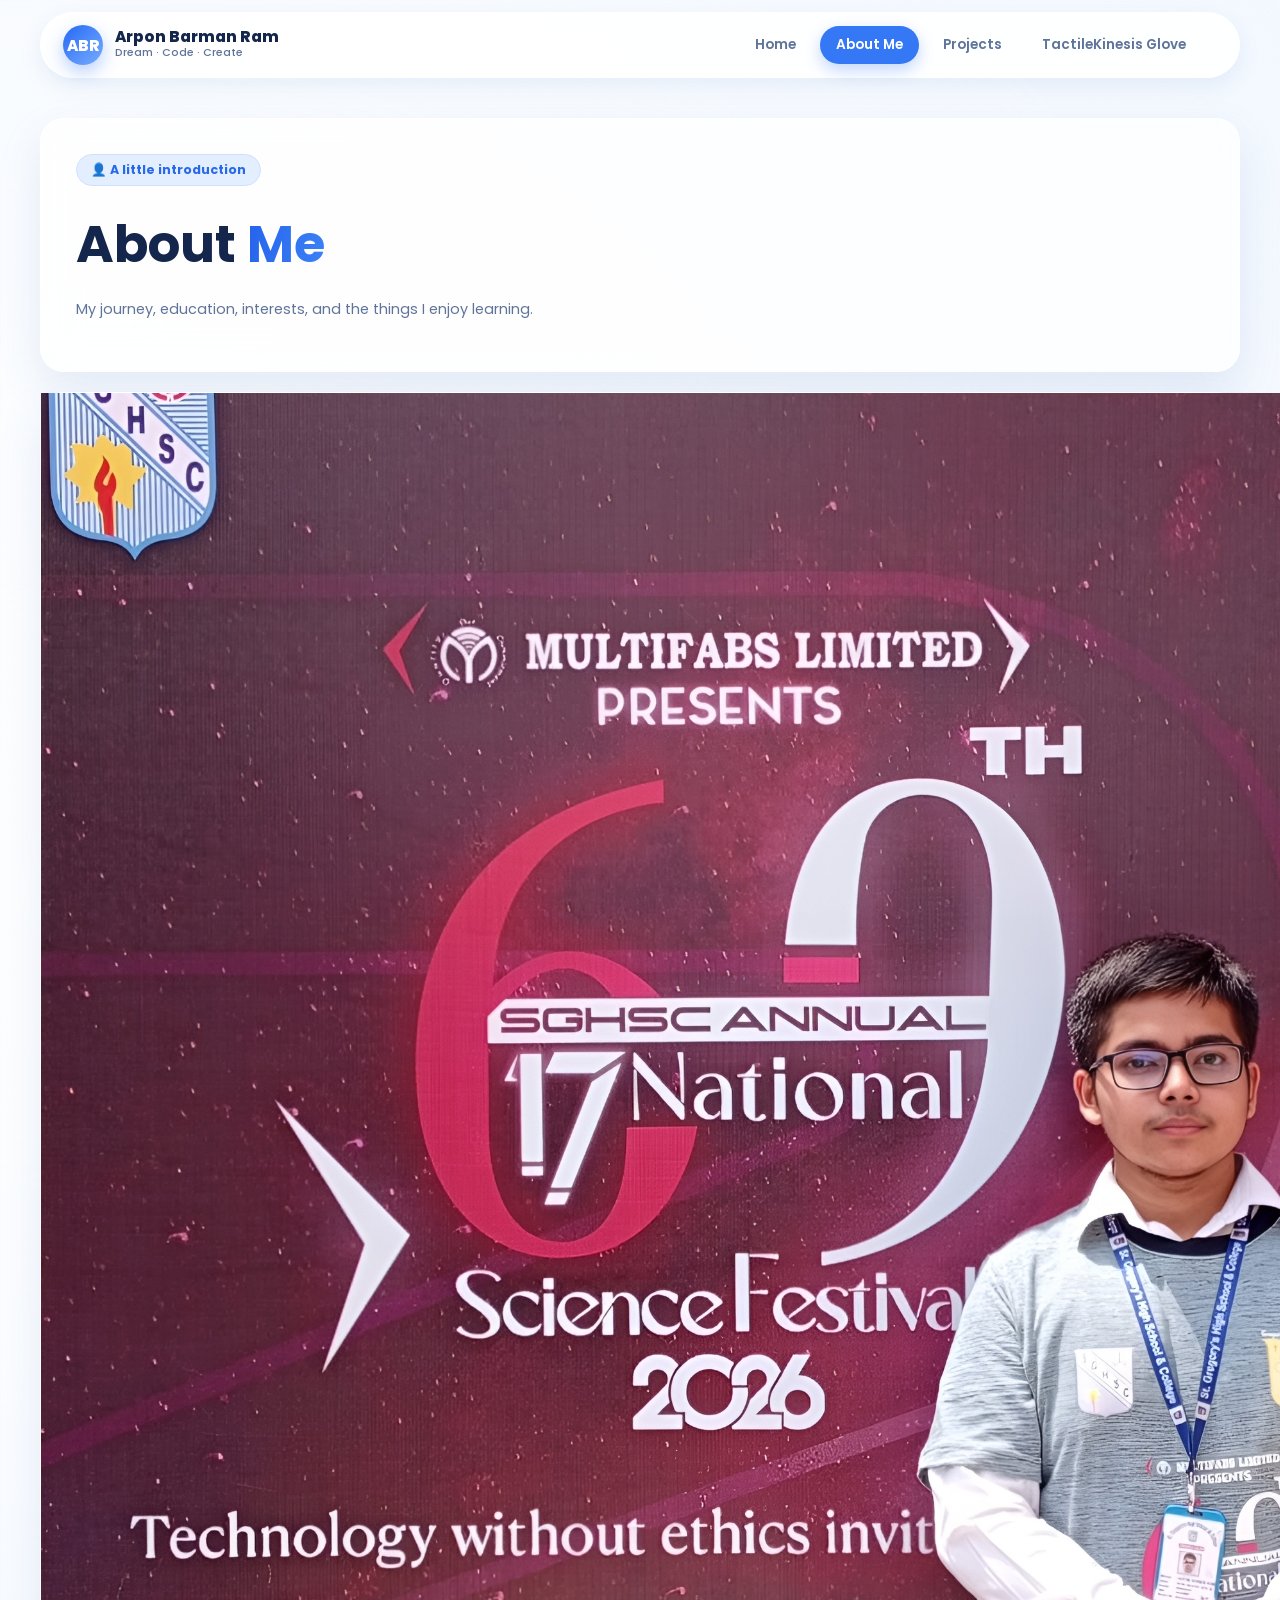
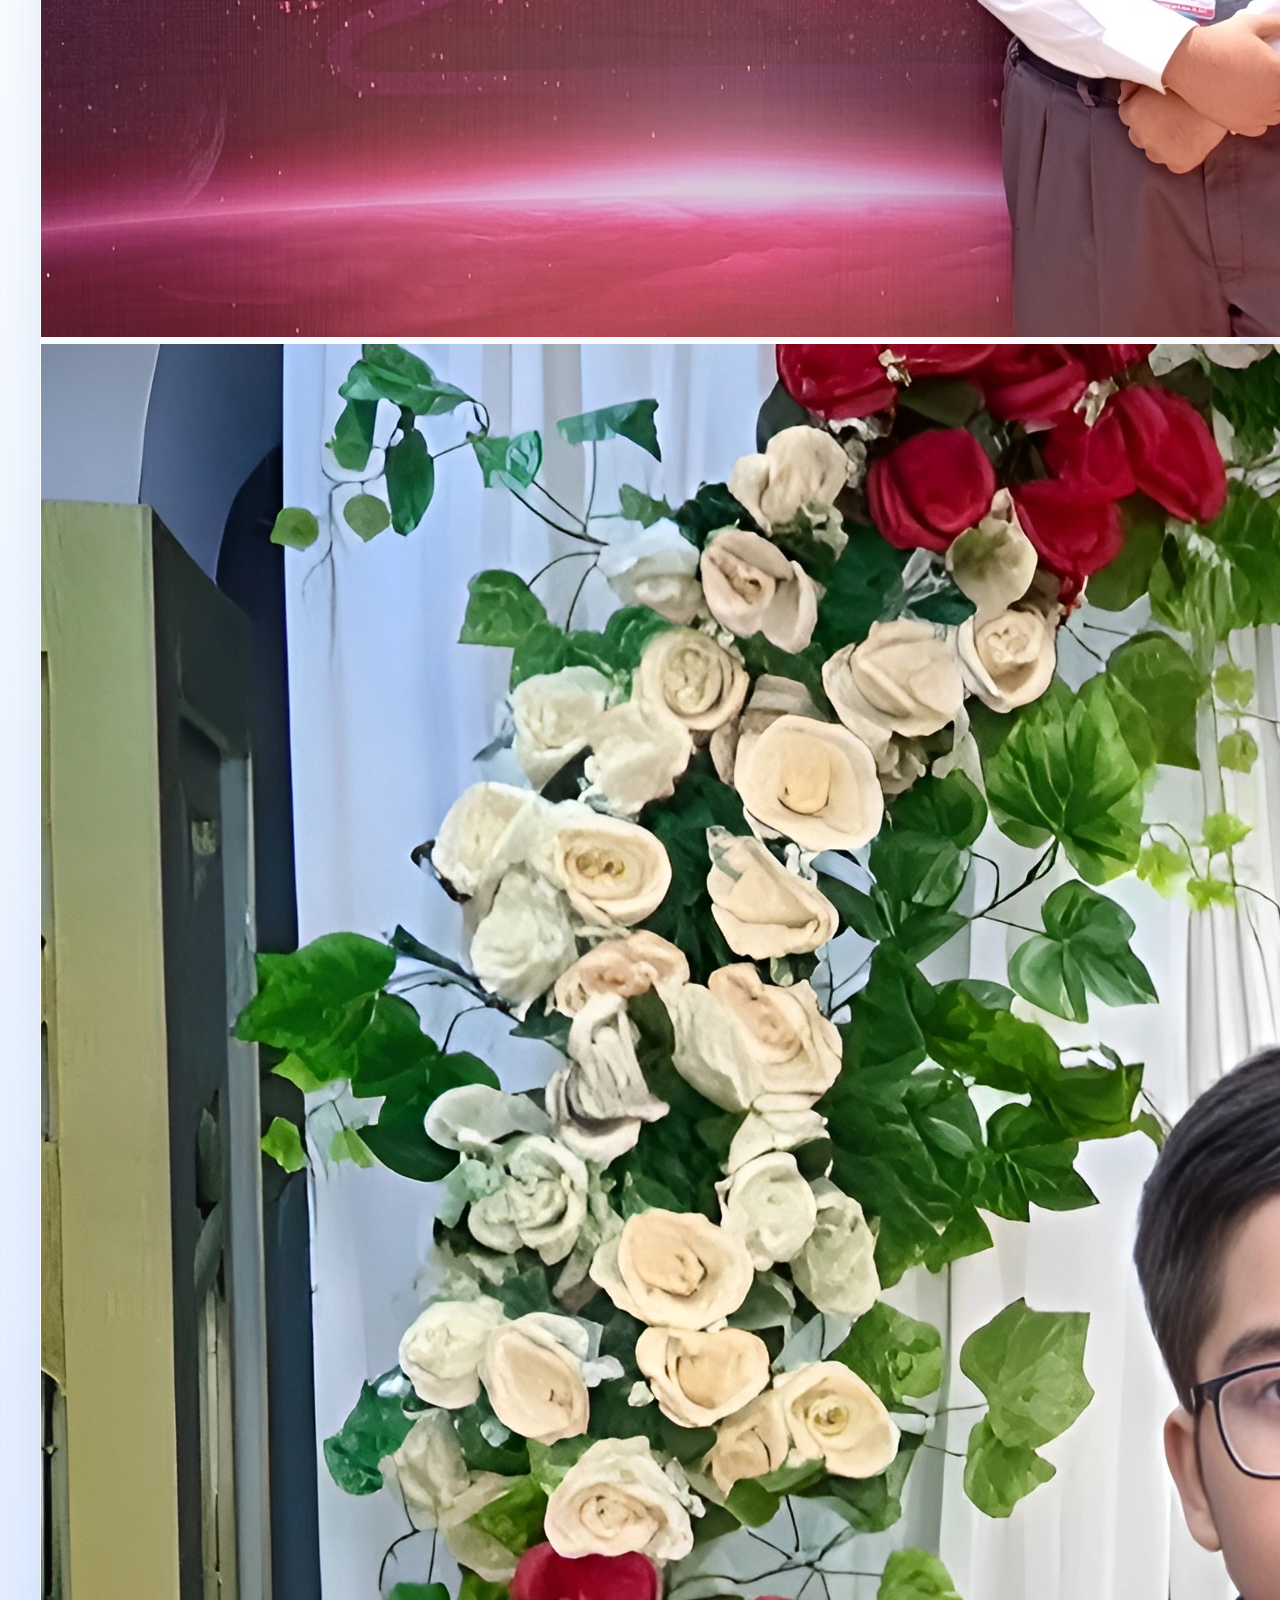
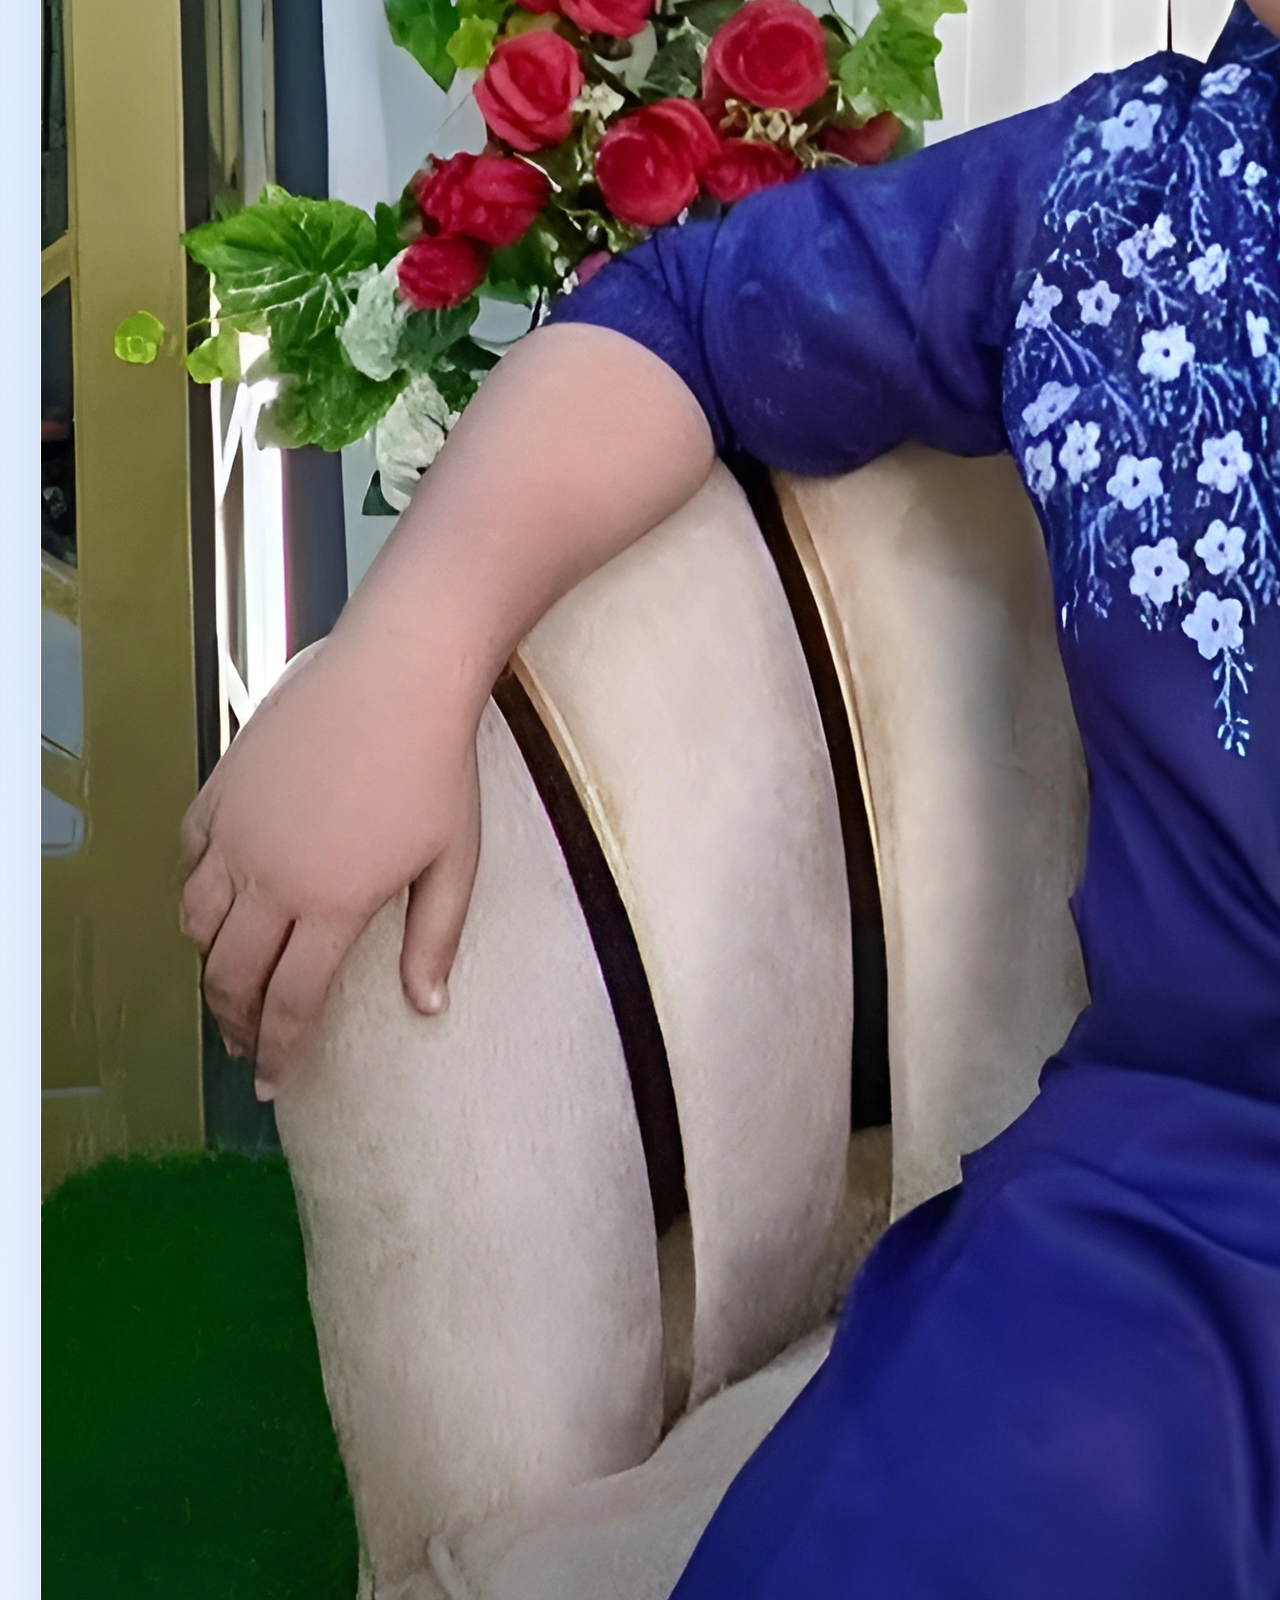
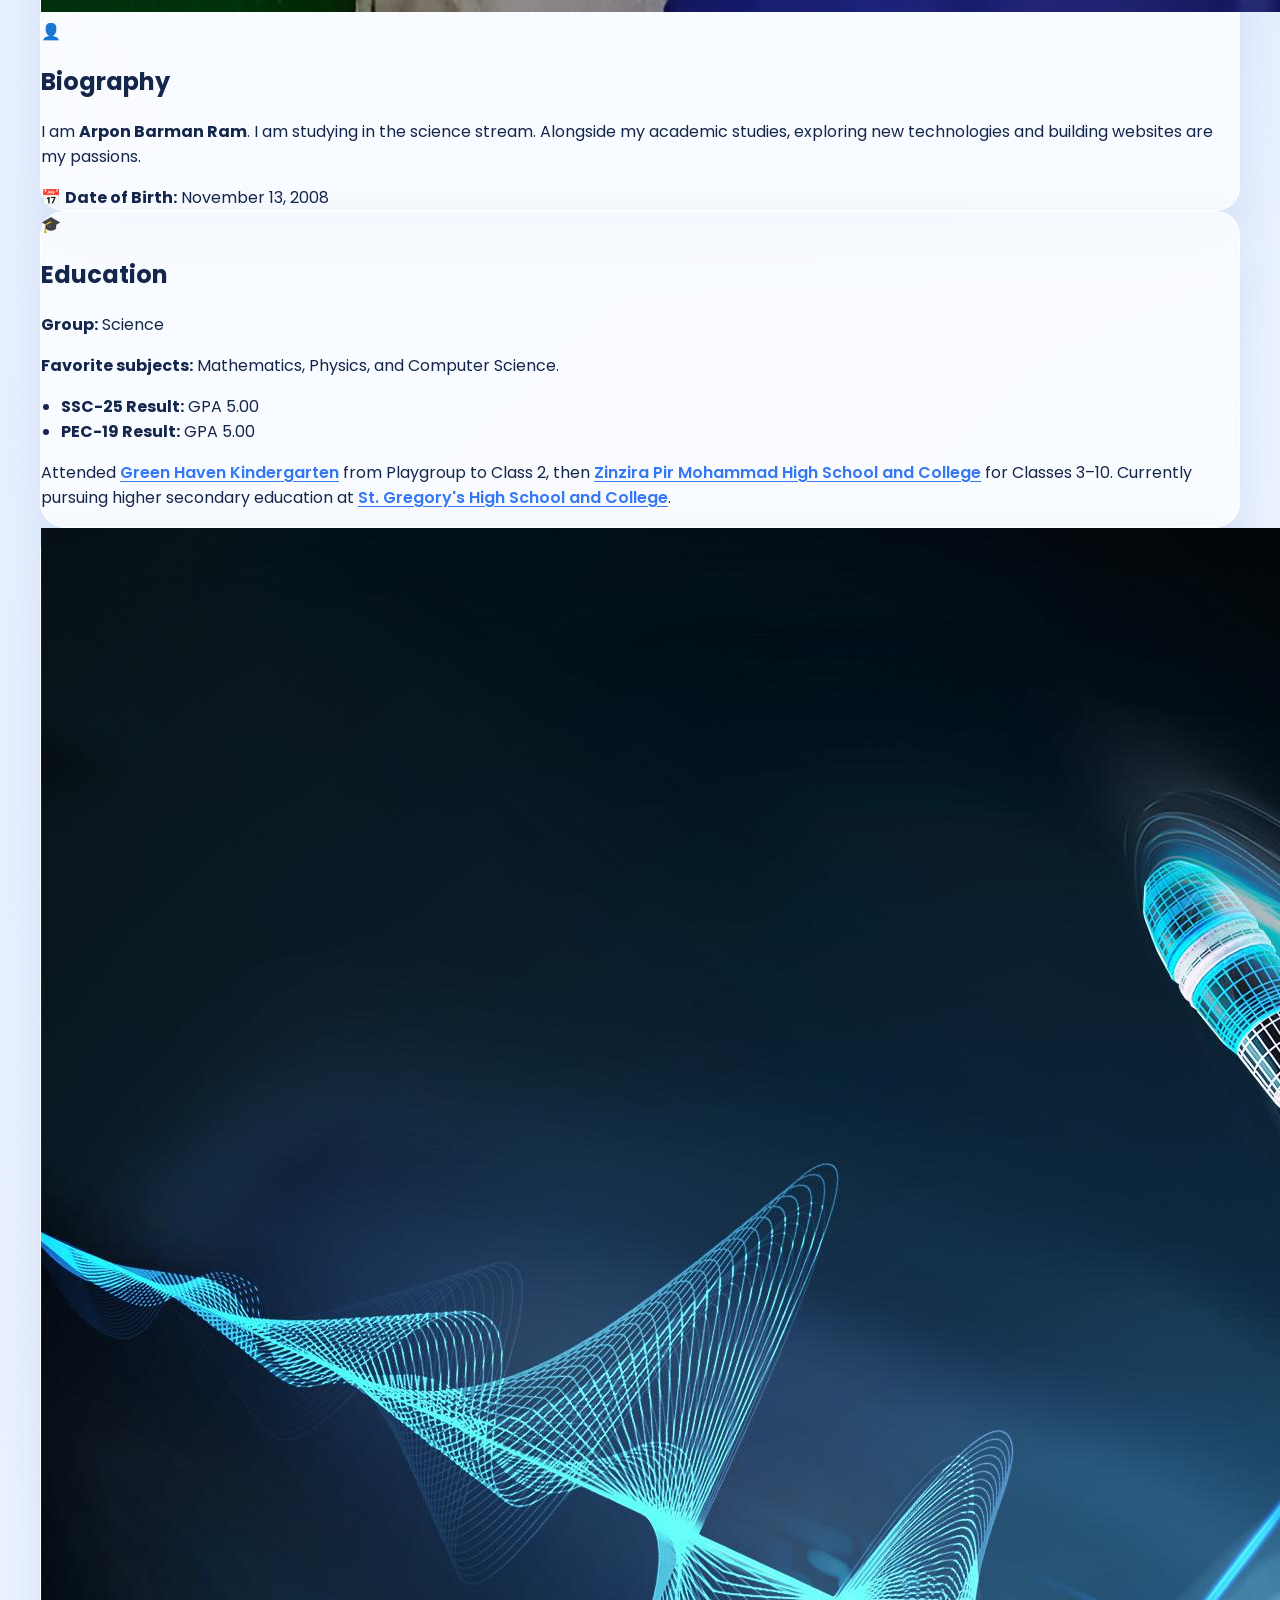
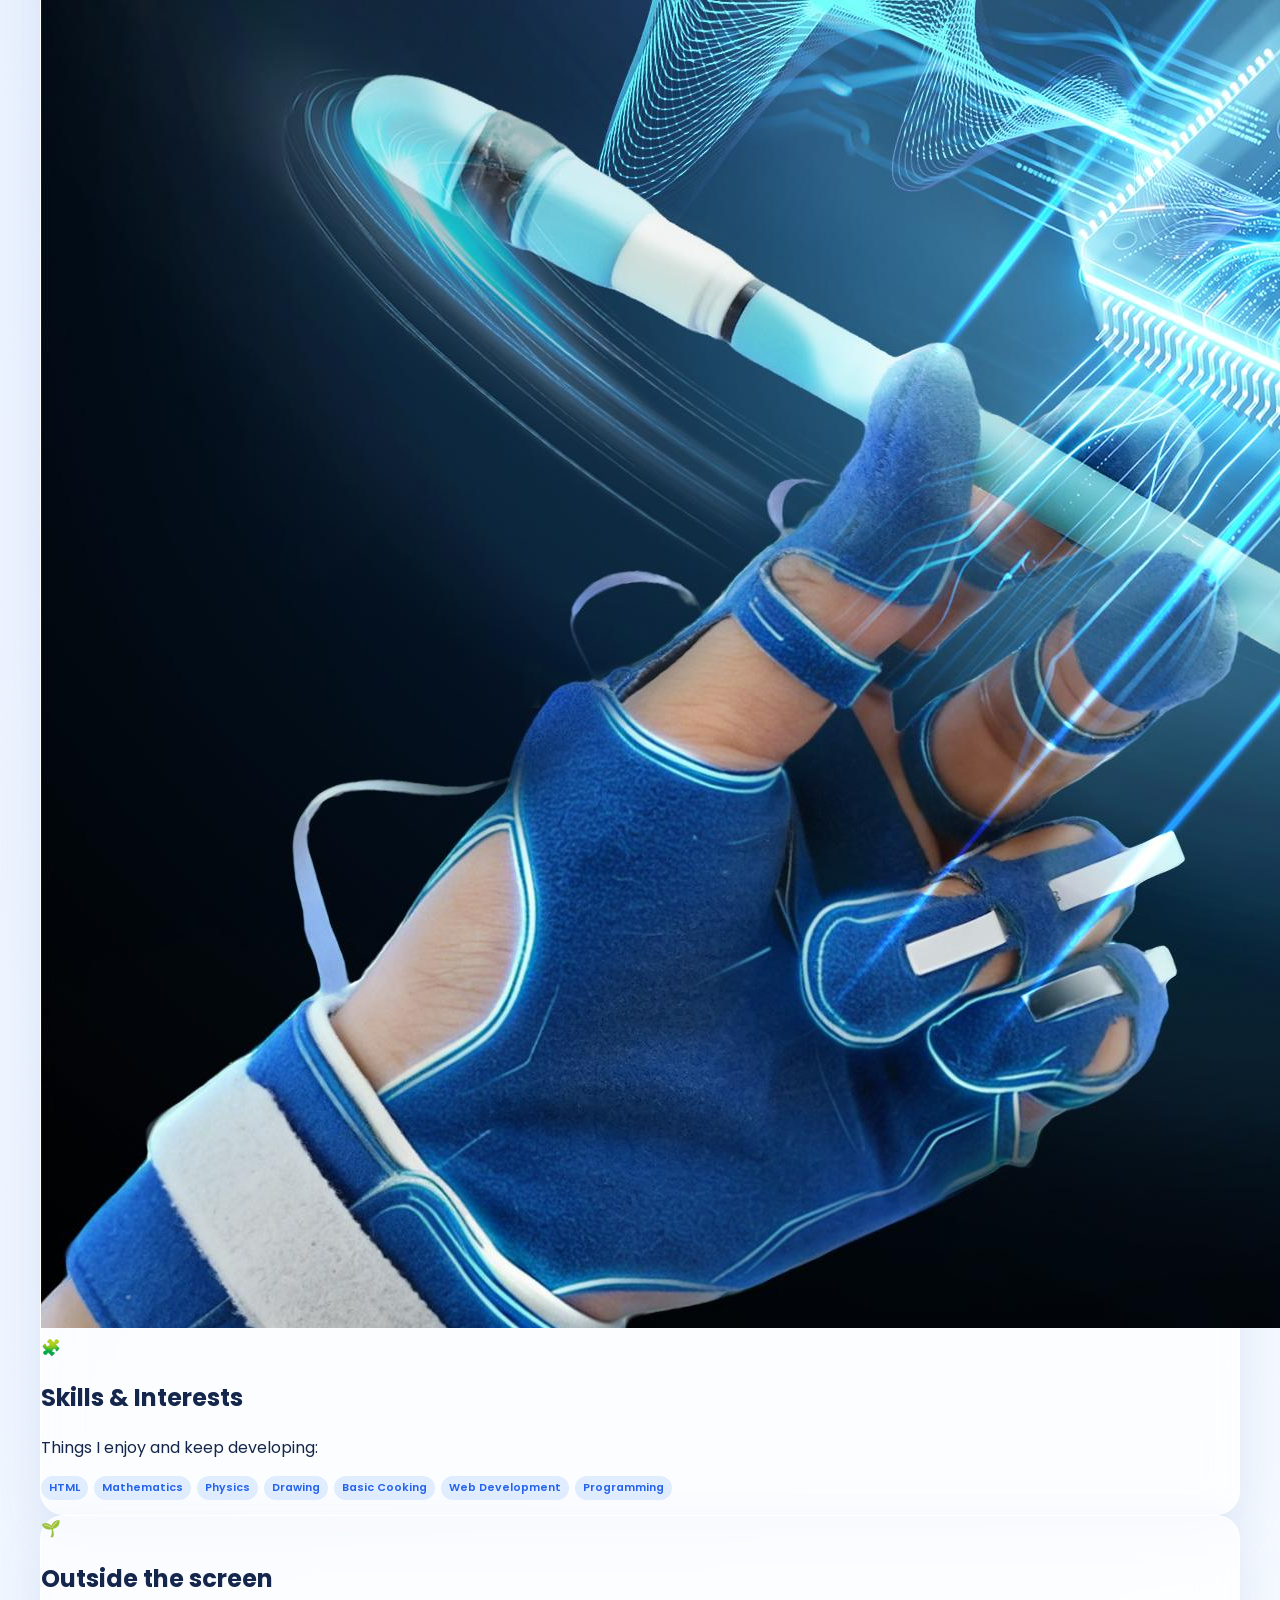
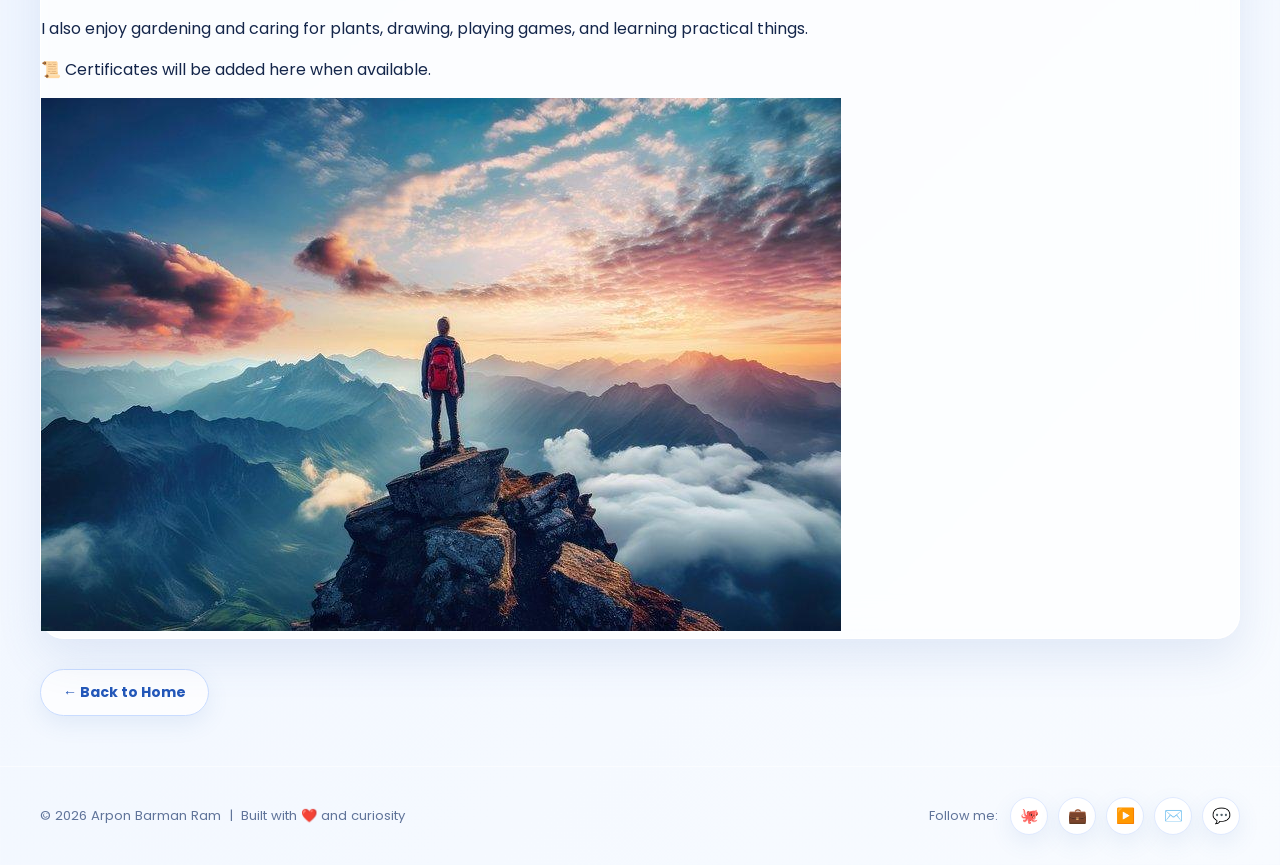
==== commit 56327df4: "Revamp about.html with improved layout and content Updated the structure and content of the about.ht" ====
--- a/about.html
+++ b/about.html
@@ -1,40 +1,188 @@
 <!doctype html>
 <html lang="en">
-<head><meta charset="utf-8"><meta name="viewport" content="width=device-width, initial-scale=1">
-<meta name="description" content="Arpon Barman Ram's personal portfolio, coding, robotics and projects.">
-<title>About Me | Arpon Barman Ram</title><link rel="icon" href="https://arponbarman527-debug.github.io/ram-s-site/favicon.png"><link rel="stylesheet" href="style.css"></head>
+<head>
+    <meta charset="utf-8">
+    <meta name="viewport" content="width=device-width, initial-scale=1">
+    <meta name="description" content="Arpon Barman Ram's personal portfolio, coding, robotics and projects.">
+    <title>About Me | Arpon Barman Ram</title>
+    <link rel="icon" href="https://arponbarman527-debug.github.io/ram-s-site/favicon.png">
+    <link rel="preconnect" href="https://fonts.googleapis.com">
+    <link rel="preconnect" href="https://fonts.gstatic.com" crossorigin>
+    <link href="https://fonts.googleapis.com/css2?family=Poppins:wght@400;500;600;700;800&display=swap" rel="stylesheet">
+    <link rel="stylesheet" href="style.css">
+</head>
 <body>
+
+<!-- Mobile Dropdown Menu (Positioned Below Topbar) -->
+<div id="mySidenav" class="sidenav">
+    <div class="sidenav-content">
+        <a href="index.html">Home</a>
+        <a href="about.html" class="active">About Me</a>
+        <a href="projects.html">Projects</a>
+        <a href="TactileKinesis Glove Control.html">TactileKinesis Glove</a>
+    </div>
+</div>
+
+<!-- Header Topbar Navigation -->
 <header class="topbar">
-  <a class="brand" href="index.html"><span class="brand-mark">ABR</span><span>Arpon Barman Ram</span></a>
-  <button class="menu-toggle" aria-label="Toggle navigation" aria-expanded="false">☰</button>
-  <nav class="nav ">
-    <a class="" href="index.html">Home</a>
+  <a class="brand" href="index.html">
+    <span class="brand-mark">ABR</span>
+    <div>
+        <div style="font-weight: 800; line-height: 1.1;">Arpon Barman Ram</div>
+        <div style="font-size: 0.68rem; color: var(--muted); font-weight: 500;">Dream · Code · Create</div>
+    </div>
+  </a>
+
+  <!-- PC Menu Options -->
+  <nav class="nav">
+    <a href="index.html">Home</a>
     <a class="active" href="about.html">About Me</a>
-    <a class="" href="projects.html">Projects</a>
-    <a class="" href="TactileKinesis Glove Control.html">TactileKinesis Glove</a>
+    <a href="projects.html">Projects</a>
+    <a href="TactileKinesis Glove Control.html">TactileKinesis Glove</a>
   </nav>
+
+  <!-- Mobile Toggle Button -->
+  <button class="menu-toggle" id="menuBtn" aria-label="Toggle navigation" onclick="toggleNav()">☰</button>
 </header>
+
 <main class="shell">
-<section class="page-heading"><div class="glass"><span class="eyebrow">A little introduction</span><h1>About Me</h1><p class="lead">My journey, education, interests, and the things I enjoy learning.</p></div></section>
-<section class="two-col">
- <article class="info-card glass">
-  <div class="bio-photos">
-   <img src="IMG_20260520_135639.jpg" alt="Arpon photo one" onerror="this.style.display='none'">
-   <img src="IMG_20260413_202503_727.webp" alt="Arpon photo two" onerror="this.style.display='none'">
-  </div>
-  <h2 style="margin:20px 0 10px">Biography</h2>
-  <p>I am <strong>Arpon Barman Ram</strong>. I am studying in the science stream. Alongside my academic studies, exploring new technologies and building websites are my passions.</p>
-  <p><strong>Date of Birth:</strong> November 13, 2008</p>
- </article>
- <article class="info-card glass"><div class="icon-box">🎓</div><h2>Education</h2>
-  <p><strong>Group:</strong> Science</p><p><strong>Favorite subjects:</strong> Mathematics, Physics, and Computer Science.</p>
-  <ul class="list"><li>SSC-25 Result: GPA 5.00</li><li>PEC-19 Result: GPA 5.00</li></ul>
-  <p>Attended <a href="https://www.facebook.com/greenheavenkinder/">Green Haven Kindergarten</a> from Playgroup to Class 2, then <a href="https://www.facebook.com/zpmcollege/">Zinzira Pir Mohammad High School and College</a> for Classes 3–10. Currently pursuing higher secondary education at <a href="https://sghscdhaka.edu.bd/">St. Gregory's High School and College.</a></p>
- </article>
- <article class="info-card glass"><div class="icon-box">🧩</div><h2>Skills & Interests</h2><p>Things I enjoy and keep developing:</p><div class="chips"><span class="chip">HTML</span><span class="chip">Mathematics</span><span class="chip">Physics</span><span class="chip">Drawing</span><span class="chip">Basic Cooking</span><span class="chip">Web Development</span><span class="chip">Programming</span></div></article>
- <article class="info-card glass"><div class="icon-box">🌱</div><h2>Outside the screen</h2><p>I also enjoy gardening and caring for plants, drawing, playing games, and learning practical things.</p><p class="small-muted">Certificates will be added here when available.</p></article>
-</section>
-<div class="back-row"><a class="btn btn-secondary" href="index.html">← Back to Home</a></div>
+
+    <!-- Page Heading -->
+    <section class="page-heading" style="padding: 40px 0 20px;">
+        <div class="glass" style="padding: 35px; text-align: left;">
+            <span class="eyebrow" style="margin-bottom: 10px;">👤 A little introduction</span>
+            <h1 style="font-size: clamp(2.2rem, 4vw, 3.2rem); margin: 10px 0; color: var(--ink);">
+                About <span class="gradient-text">Me</span>
+            </h1>
+            <p class="lead" style="max-width: 700px;">My journey, education, interests, and the things I enjoy learning.</p>
+        </div>
+    </section>
+
+    <!-- About Grid Section -->
+    <section class="about-grid">
+        
+        <!-- Biography Card -->
+        <article class="info-card glass bio-card">
+            <div class="bio-photos">
+                <div class="photo-frame">
+                    <img src="IMG_20260520_135639.jpg" alt="Arpon photo one" onerror="this.src='atar color thik kora.png'">
+                </div>
+                <div class="photo-frame">
+                    <img src="IMG_20260413_202503_727.webp" alt="Arpon photo two" onerror="this.src='atar color thik kora.png'">
+                </div>
+            </div>
+            <div class="bio-details">
+                <div class="card-header-flex">
+                    <div class="icon-box">👤</div>
+                    <h2>Biography</h2>
+                </div>
+                <p>I am <strong>Arpon Barman Ram</strong>. I am studying in the science stream. Alongside my academic studies, exploring new technologies and building websites are my passions.</p>
+                <div class="dob-box">
+                    <span>📅 <strong>Date of Birth:</strong> November 13, 2008</span>
+                </div>
+            </div>
+        </article>
+
+        <!-- Education Card -->
+        <article class="info-card glass">
+            <div class="card-header-flex">
+                <div class="icon-box">🎓</div>
+                <h2>Education</h2>
+            </div>
+            <p><strong>Group:</strong> Science</p>
+            <p><strong>Favorite subjects:</strong> Mathematics, Physics, and Computer Science.</p>
+            
+            <div class="result-box">
+                <ul class="list" style="margin: 0; padding-left: 20px;">
+                    <li><strong>SSC-25 Result:</strong> GPA 5.00</li>
+                    <li><strong>PEC-19 Result:</strong> GPA 5.00</li>
+                </ul>
+            </div>
+            
+            <p class="school-links">Attended <a href="https://www.facebook.com/greenheavenkinder/" target="_blank" rel="noopener">Green Haven Kindergarten</a> from Playgroup to Class 2, then <a href="https://www.facebook.com/zpmcollege/" target="_blank" rel="noopener">Zinzira Pir Mohammad High School and College</a> for Classes 3–10. Currently pursuing higher secondary education at <a href="https://sghscdhaka.edu.bd/" target="_blank" rel="noopener">St. Gregory's High School and College</a>.</p>
+        </article>
+
+        <!-- Skills & Interests Card -->
+        <article class="info-card glass skill-card">
+            <div class="card-side-image">
+                <img src="skill.jpg" alt="Skills and Coding" onerror="this.src='glove.jpg'">
+            </div>
+            <div class="card-side-content">
+                <div class="card-header-flex">
+                    <div class="icon-box">🧩</div>
+                    <h2>Skills & Interests</h2>
+                </div>
+                <p>Things I enjoy and keep developing:</p>
+                <div class="chips">
+                    <span class="chip">HTML</span>
+                    <span class="chip">Mathematics</span>
+                    <span class="chip">Physics</span>
+                    <span class="chip">Drawing</span>
+                    <span class="chip">Basic Cooking</span>
+                    <span class="chip">Web Development</span>
+                    <span class="chip">Programming</span>
+                </div>
+            </div>
+        </article>
+
+        <!-- Outside the screen Card -->
+        <article class="info-card glass env-card">
+            <div class="card-side-content">
+                <div class="card-header-flex">
+                    <div class="icon-box">🌱</div>
+                    <h2>Outside the screen</h2>
+                </div>
+                <p>I also enjoy gardening and caring for plants, drawing, playing games, and learning practical things.</p>
+                
+                <div class="cert-notice">
+                    <p class="small-muted">📜 Certificates will be added here when available.</p>
+                </div>
+            </div>
+            <div class="card-side-image">
+                <img src="env.jpg" alt="Gardening and Nature" onerror="this.src='mountain.jpg'">
+            </div>
+        </article>
+
+    </section>
+
+    <!-- Back to Home Button -->
+    <div style="margin: 30px 0 50px; text-align: left;">
+        <a class="btn btn-secondary" href="index.html">← Back to Home</a>
+    </div>
+
 </main>
-<footer><div class="shell">© <span data-year></span> Arpon Barman Ram · Built with curiosity and code</div></footer>
-<script src="script.js"></script> <script src="session-tracker.js"></script></body></html>
+
+<footer>
+    <div class="shell" style="display: flex; justify-content: space-between; align-items: center; flex-wrap: wrap; gap: 15px;">
+        <div>© <span data-year>2025</span> Arpon Barman Ram &nbsp;|&nbsp; Built with ❤️ and curiosity</div>
+        <div style="display: flex; align-items: center; gap: 12px;">
+            <span style="font-size: 0.8rem;">Follow me:</span>
+            <div class="socials" style="margin:0;">
+                <a href="https://github.com/arponbarman527-debug" target="_blank" rel="noopener">🐙</a>
+                <a href="https://linkedin.com" target="_blank" rel="noopener">💼</a>
+                <a href="https://www.youtube.com/@arpon_braman_ram" target="_blank" rel="noopener">▶️</a>
+                <a href="mailto:arponbarman527@gmail.com">✉️</a>
+                <a href="https://wa.me/8801798021050" target="_blank" rel="noopener">💬</a>
+            </div>
+        </div>
+    </div>
+</footer>
+
+<script src="script.js"></script>
+<script src="session-tracker.js"></script>
+<script>
+    function toggleNav() {
+        const sidenav = document.getElementById("mySidenav");
+        const menuBtn = document.getElementById("menuBtn");
+        if (sidenav.classList.contains("open")) {
+            sidenav.classList.remove("open");
+            menuBtn.innerHTML = "☰";
+        } else {
+            sidenav.classList.add("open");
+            menuBtn.innerHTML = "✕";
+        }
+    }
+</script>
+
+</body>
+</html>
--- a/style.css
+++ b/style.css
@@ -1,33 +1,34 @@
 @import url('https://fonts.googleapis.com/css2?family=Hind+Siliguri:wght@400;500;600;700&family=Poppins:wght@400;500;600;700;800&display=swap');
 
-:root{
+:root {
     --bg: #eef5ff;
     --ink: #14264b;
     --muted: #60749a;
     --blue: #3478f6;
     --blue2: #76a7ff;
-    --glass: rgba(255,255,255,.64);
-    --line: rgba(255,255,255,.9);
-    --shadow: 0 18px 45px rgba(66,111,180,.15);
-    --soft: 0 8px 22px rgba(73,119,190,.12);
-}
-
-*{box-sizing:border-box}
-html{scroll-behavior:smooth}
-
-body{
-    margin:0;
-    background:radial-gradient(circle at 10% 10%,#fff 0,transparent 28%),radial-gradient(circle at 90% 35%,#d7e7ff 0,transparent 30%),linear-gradient(135deg,#edf5ff,#e7f0ff 55%,#f8fbff);
-    color:var(--ink);
-    font-family:Poppins,'Hind Siliguri',sans-serif;
-    min-height:100vh;
-}
-
-a{color:inherit;text-decoration:none}
-button{font:inherit}
-
-/* প্যারাগ্রাফ বা কার্ডের ভেতরের লিংকগুলো স্পষ্ট নীল ও আন্ডারলাইন করার জন্য */
-p a, .card a, section a:not(.btn):not(.back-btn) {
+    --glass: rgba(255, 255, 255, 0.72);
+    --line: rgba(255, 255, 255, 0.95);
+    --shadow: 0 18px 45px rgba(66, 111, 180, 0.12);
+    --soft: 0 8px 22px rgba(73, 119, 190, 0.1);
+}
+
+* { box-sizing: border-box; }
+html { scroll-behavior: smooth; }
+
+body {
+    margin: 0;
+    background: radial-gradient(circle at 10% 10%, #fff 0, transparent 30%), 
+                radial-gradient(circle at 90% 35%, #d7e7ff 0, transparent 35%), 
+                linear-gradient(135deg, #edf5ff, #e7f0ff 55%, #f8fbff);
+    color: var(--ink);
+    font-family: 'Poppins', 'Hind Siliguri', sans-serif;
+    min-height: 100vh;
+}
+
+a { color: inherit; text-decoration: none; }
+button { font: inherit; }
+
+p a, .info-card a, section a:not(.btn):not(.card-link-btn) {
     color: var(--blue);
     font-weight: 600;
     text-decoration: underline;
@@ -35,121 +36,225 @@
     transition: color 0.2s;
 }
 
-p a:hover, .card a:hover, section a:not(.btn):not(.back-btn):hover {
+p a:hover, .info-card a:hover, section a:not(.btn):not(.card-link-btn):hover {
     color: #1d4ed8;
 }
 
-.shell{width:min(1180px,calc(100% - 36px));margin:auto}
-
-.topbar{
-    position:sticky;top:12px;z-index:20;margin:12px auto 0;width:min(1180px,calc(100% - 24px));padding:12px 18px;display:flex;align-items:center;justify-content:space-between;gap:18px;background:rgba(255,255,255,.76);border:1px solid var(--line);border-radius:20px;box-shadow:var(--soft);backdrop-filter:blur(18px)
-}
-
-.brand{display:flex;align-items:center;gap:10px;font-weight:800;font-size:.95rem;white-space:nowrap}
-.brand-mark{display:grid;place-items:center;width:38px;height:38px;color:white;background:linear-gradient(135deg,#2468f5,#79adff);border-radius:12px;box-shadow:0 7px 18px #3478f64d}
-
-.nav{display:flex;align-items:center;gap:6px;flex-wrap:wrap}
-.nav a{padding:9px 13px;border-radius:13px;color:var(--muted);font-size:.8rem;font-weight:600;transition:.2s}
-.nav a:hover,.nav a.active{background:#e9f1ff;color:var(--blue);box-shadow:inset 0 0 0 1px #d1e1ff}
-
-.menu-toggle{display:none;border:0;background:#edf4ff;border-radius:12px;padding:9px 12px;color:var(--blue)}
-
-.glass{background:var(--glass);border:1px solid var(--line);box-shadow:var(--shadow);backdrop-filter:blur(18px);border-radius:26px}
-
-.hero{padding:70px 0 36px;display:grid;grid-template-columns:1.1fr .9fr;gap:35px;align-items:center}
-.eyebrow{display:inline-flex;align-items:center;gap:8px;background:#e3eeff;border:1px solid #cfe0ff;border-radius:999px;padding:8px 14px;color:#2869e9;font-size:.78rem;font-weight:700}
-.hero h1{font-size:clamp(2.4rem,5vw,4.5rem);line-height:1.08;letter-spacing:-.05em;margin:18px 0}
-.gradient-text{background:linear-gradient(100deg,#2563eb,#5d94f8,#193b83);-webkit-background-clip:text;background-clip:text;color:transparent}
-.hero p,.lead{color:var(--muted);line-height:1.85;max-width:580px}
-.hero-actions{display:flex;gap:12px;flex-wrap:wrap;margin:26px 0}
-
-.btn{display:inline-flex;align-items:center;justify-content:center;gap:9px;padding:12px 19px;border-radius:999px;font-weight:700;font-size:.88rem;border:1px solid #c9dcff;transition:transform .2s,box-shadow .2s}
-.btn:hover{transform:translateY(-2px)}
-.btn-primary{color:white;background:linear-gradient(135deg,#2868f5,#5c94ff);box-shadow:0 10px 24px #3478f64a;border-color:transparent}
-.btn-secondary{color:#2458b9;background:rgba(255,255,255,.6);box-shadow:var(--soft)}
-
-.hero-image-wrap{position:relative;padding:15px;max-width:440px;margin:auto}
-.hero-image{width:100%;aspect-ratio:4/4.5;object-fit:cover;object-position:center;border-radius:23px;background:linear-gradient(135deg,#cde2ff,#f9fbff);display:block}
-.image-placeholder{display:grid;place-items:center;text-align:center;color:#4b76bb;font-size:5rem;background:linear-gradient(135deg,#d8e9ff,#fff);min-height:350px}
-.float-tag{position:absolute;bottom:32px;left:-20px;padding:13px 17px;border-radius:16px;background:#fffdf0;border:1px solid #fff;box-shadow:var(--soft);font-size:.78rem;font-weight:700;transform:rotate(-4deg)}
-
-.section{padding:35px 0 50px}
-.section-heading{text-align:center;margin-bottom:25px}
-.section-heading h2{font-size:clamp(1.7rem,3vw,2.4rem);margin:0 0 8px;letter-spacing:-.04em}
-.section-heading p{color:var(--muted);margin:0}
-
-.grid{display:grid;grid-template-columns:repeat(3,1fr);gap:18px}
-.feature,.project-card,.info-card{padding:23px}
-.icon-box{width:46px;height:46px;display:grid;place-items:center;border-radius:15px;background:linear-gradient(135deg,#e0ecff,#fff);box-shadow:var(--soft);font-size:1.35rem;margin-bottom:16px}
-.feature h3,.project-card h3,.info-card h3{margin:0 0 8px;font-size:1.05rem}
-.feature p,.project-card p,.info-card p{color:var(--muted);font-size:.88rem;line-height:1.75;margin:0 0 15px}
-
-.chips{display:flex;gap:8px;flex-wrap:wrap;margin:14px 0}
-.chip{font-size:.72rem;font-weight:700;color:#2b67cc;background:#e4efff;border:1px solid #d5e5ff;padding:6px 10px;border-radius:999px}
-
-.page-heading{padding:40px 0 24px}
-.page-heading .glass{padding:28px 32px}
-.page-heading h1{font-size:clamp(2rem,4vw,3rem);margin:0 0 8px;letter-spacing:-.04em}
-
-.two-col{display:grid;grid-template-columns:1fr 1fr;gap:18px}
-.bio-photos{display:grid;grid-template-columns:1fr 1fr;gap:12px}
-.bio-photos img{width:100%;height:240px;object-fit:cover;border-radius:18px;background:#dceaff}
-
-.list{padding-left:20px;color:var(--muted);line-height:1.9;font-size:.9rem}
-.project-image{height:175px;width:100%;object-fit:cover;border-radius:18px;margin-bottom:17px;background:linear-gradient(135deg,#0d183e,#527ce9)}
-.project-icon-image{display:grid;place-items:center;color:#9cc2ff;font-size:4rem}
-.project-card{display:flex;flex-direction:column}
-.project-card .btn{margin-top:auto;width:100%}
-
-.glove-hero{display:grid;grid-template-columns:1fr 1fr;gap:25px;align-items:center}
-.glove-art{min-height:320px;display:grid;place-items:center;background:radial-gradient(circle,#d8eaff,#f9fbff 68%);border-radius:22px;font-size:8rem}
-
-.tech-grid{display:grid;grid-template-columns:repeat(4,1fr);gap:12px;margin-top:20px}
-.tech-item{text-align:center;padding:16px 8px;border-radius:18px;background:rgba(255,255,255,.6);border:1px solid #fff;box-shadow:var(--soft);font-size:.78rem;font-weight:700}
-.tech-item span{display:block;font-size:1.5rem;margin-bottom:8px}
-
-.gallery{display:grid;grid-template-columns:repeat(3,1fr);gap:12px;margin-top:20px}
-.gallery img{width:100%;height:150px;object-fit:cover;border-radius:16px;background:#dceaff}
-
-.notice{display:flex;align-items:center;gap:15px;padding:20px;margin:22px 0}
-.notice p{font-size:.85rem;color:var(--muted);margin:0;line-height:1.7}
-
-footer{padding:25px 0 35px;text-align:center;color:var(--muted);font-size:.8rem}
-.socials{display:flex;gap:10px;margin-top:20px}
-.socials a{width:38px;height:38px;display:grid;place-items:center;border-radius:13px;background:#fff;border:1px solid #e0eaff;box-shadow:var(--soft);font-size:.9rem}
-
-.back-row{text-align:center;padding:28px 0}
-.small-muted{font-size:.78rem;color:var(--muted)}
-
-@media(max-width:850px){
-    .hero,.glove-hero{grid-template-columns:1fr}
-    .hero{padding-top:45px}
-    .hero-image-wrap{max-width:360px}
-    .grid{grid-template-columns:repeat(2,1fr)}
-    .two-col{grid-template-columns:1fr}
-    .tech-grid{grid-template-columns:repeat(2,1fr)}
-    .nav{gap:0}
-    .nav a{padding:8px;font-size:.74rem}
-}
-
-@media(max-width:600px){
-    .shell{width:min(100% - 24px,1180px)}
-    .topbar{width:calc(100% - 16px);padding:10px 12px;top:8px}
-    .brand{font-size:.8rem}
-    .brand-mark{width:34px;height:34px}
-    .menu-toggle{display:block}
-    .nav{display:none;position:absolute;top:62px;left:0;right:0;padding:10px;background:rgba(255,255,255,.97);border:1px solid white;border-radius:18px;box-shadow:var(--shadow);flex-direction:column;align-items:stretch}
-    .nav.open{display:flex}
-    .nav a{padding:12px}
-    .hero{gap:24px;padding-top:35px}
-    .hero h1{font-size:2.65rem}
-    .grid{grid-template-columns:1fr}
-    .page-heading .glass{padding:23px}
-    .bio-photos img{height:170px}
-    .gallery{grid-template-columns:1fr}
-    .gallery img{height:190px}
-    .feature,.project-card,.info-card{padding:20px}
-    .glove-art{min-height:240px}
-    .float-tag{left:-8px}
-    .socials{justify-content:center}
-}
+.shell { width: min(1200px, calc(100% - 36px)); margin: auto; }
+
+/* Glass Card */
+.glass {
+    background: var(--glass);
+    border: 1px solid var(--line);
+    box-shadow: var(--shadow);
+    backdrop-filter: blur(18px);
+    border-radius: 24px;
+}
+
+/* Header & Topbar */
+.topbar {
+    position: sticky; top: 12px; z-index: 30;
+    margin: 12px auto 0; width: min(1200px, calc(100% - 24px));
+    padding: 12px 22px; display: flex; align-items: center; justify-content: space-between; gap: 18px;
+    background: rgba(255, 255, 255, 0.88); border: 1px solid var(--line);
+    border-radius: 999px; box-shadow: var(--soft); backdrop-filter: blur(18px);
+}
+
+.brand { display: flex; align-items: center; gap: 12px; font-size: 0.95rem; }
+.brand-mark {
+    display: grid; place-items: center; width: 40px; height: 40px;
+    color: white; font-weight: 800; background: linear-gradient(135deg, #2468f5, #79adff);
+    border-radius: 50%; box-shadow: 0 7px 18px rgba(52, 120, 246, 0.35);
+}
+
+/* PC Navigation */
+.nav { 
+    display: flex; 
+    align-items: center; 
+    gap: 8px; 
+    margin-left: auto; 
+    margin-right: 15px; 
+}
+.nav a {
+    padding: 9px 16px; border-radius: 999px; color: var(--muted);
+    font-size: 0.85rem; font-weight: 600; transition: 0.2s;
+    text-decoration: none;
+}
+.nav a:hover, .nav a.active {
+    background: #3478f6; color: white; box-shadow: 0 6px 16px rgba(52, 120, 246, 0.3);
+}
+
+.menu-toggle { display: none; }
+
+/* Mobile Dropdown Menu - Styled with Theme & Below Topbar */
+.sidenav {
+    position: fixed;
+    top: 75px;
+    left: 50%;
+    transform: translateX(-50%);
+    width: min(1200px, calc(100% - 32px));
+    max-height: 0;
+    opacity: 0;
+    overflow: hidden;
+    z-index: 25;
+    transition: max-height 0.35s ease, opacity 0.25s ease, padding 0.35s ease;
+    background: rgba(235, 243, 255, 0.92);
+    border: 1px solid rgba(255, 255, 255, 0.9);
+    border-radius: 24px;
+    box-shadow: 0 15px 35px rgba(52, 120, 246, 0.15);
+    backdrop-filter: blur(20px);
+    padding: 0 12px;
+}
+
+.sidenav.open {
+    max-height: 280px;
+    opacity: 1;
+    padding: 12px;
+}
+
+.sidenav-content {
+    display: flex;
+    flex-direction: column;
+    gap: 8px;
+}
+
+.sidenav a {
+    padding: 12px 20px;
+    border-radius: 16px;
+    font-weight: 600;
+    color: var(--ink);
+    font-size: 0.95rem;
+    text-decoration: none;
+    text-align: center;
+    background: rgba(255, 255, 255, 0.6);
+    border: 1px solid rgba(255, 255, 255, 0.8);
+    transition: 0.2s;
+}
+
+.sidenav a:hover, .sidenav a.active {
+    background: #3478f6;
+    color: white;
+    box-shadow: 0 6px 16px rgba(52, 120, 246, 0.25);
+}
+
+/* Hero Section Grid */
+.hero-grid {
+    display: grid; grid-template-columns: 1.2fr 1fr;
+    gap: 40px; align-items: center; padding: 50px 0 30px;
+}
+.hero-center { display: flex; justify-content: flex-end; position: relative; }
+
+.eyebrow {
+    display: inline-flex; align-items: center; gap: 8px;
+    background: #e3eeff; border: 1px solid #cfe0ff; border-radius: 999px;
+    padding: 6px 14px; color: #2869e9; font-size: 0.78rem; font-weight: 700;
+}
+
+.hero-left h1 { font-size: clamp(2.2rem, 4vw, 3.4rem); line-height: 1.1; margin: 14px 0 10px; letter-spacing: -0.04em; }
+.gradient-text { background: linear-gradient(100deg, #2563eb, #3b82f6); -webkit-background-clip: text; background-clip: text; color: transparent; }
+.subtitle { font-size: 0.95rem; color: var(--ink); margin-bottom: 10px; }
+.lead { color: var(--muted); line-height: 1.7; font-size: 0.9rem; }
+
+.hero-actions { display: flex; gap: 12px; flex-wrap: wrap; margin: 22px 0 18px; }
+.btn {
+    display: inline-flex; align-items: center; justify-content: center; gap: 8px;
+    padding: 12px 22px; border-radius: 999px; font-weight: 700; font-size: 0.88rem; transition: 0.2s;
+    text-decoration: none;
+}
+.btn-primary { color: white; background: linear-gradient(135deg, #2868f5, #5c94ff); box-shadow: 0 8px 20px rgba(52, 120, 246, 0.3); }
+.btn-secondary { color: #2458b9; background: rgba(255, 255, 255, 0.8); border: 1px solid #c9dcff; box-shadow: var(--soft); }
+.btn:hover { transform: translateY(-2px); }
+
+.socials { display: flex; gap: 10px; }
+.socials a {
+    width: 38px; height: 38px; display: grid; place-items: center;
+    border-radius: 50%; background: #fff; border: 1px solid #e0eaff; box-shadow: var(--soft); font-size: 0.95rem;
+    text-decoration: none;
+}
+
+/* Center Image Container */
+.hero-image-frame {
+    position: relative; width: 100%; max-width: 320px; aspect-ratio: 4/4.8;
+    background: #dff0ff; border-radius: 38px 12px 38px 38px;
+    border: 4px solid #ffffff; box-shadow: var(--shadow); overflow: hidden;
+}
+.hero-img { width: 100%; height: 100%; object-fit: cover; object-position: center; display: block; }
+.hero-signature {
+    position: absolute; bottom: 12px; right: 18px;
+    font-family: 'Poppins', cursive; font-weight: 700; color: #1e40af; font-size: 1.1rem;
+    background: rgba(255, 255, 255, 0.85); padding: 4px 12px; border-radius: 12px; backdrop-filter: blur(6px);
+}
+
+/* Status Bar */
+.status-bar {
+    display: grid; grid-template-columns: repeat(5, 1fr); gap: 12px;
+    padding: 16px 22px; margin: 10px 0 35px;
+}
+.status-item { display: flex; align-items: center; gap: 10px; }
+.status-item .icon-box {
+    width: 38px; height: 38px; min-width: 38px; display: grid; place-items: center;
+    border-radius: 12px; background: #e8f1ff; color: var(--blue); font-weight: 700; font-size: 0.9rem;
+}
+.status-item strong { display: block; font-size: 0.82rem; color: var(--ink); }
+.status-item span { font-size: 0.7rem; color: var(--muted); }
+
+/* Featured Projects Grid */
+.section-header-flex { display: flex; justify-content: space-between; align-items: flex-end; margin-bottom: 20px; }
+.home-projects-grid { display: grid; grid-template-columns: repeat(4, 1fr); gap: 18px; }
+
+.project-card { padding: 16px; display: flex; flex-direction: column; }
+.project-img-wrap { position: relative; width: 100%; height: 140px; border-radius: 16px; overflow: hidden; margin-bottom: 12px; }
+.project-card-img { width: 100%; height: 100%; object-fit: cover; display: block; }
+.card-badge-icon {
+    position: absolute; bottom: 8px; left: 8px; width: 30px; height: 30px;
+    background: rgba(255, 255, 255, 0.9); border-radius: 50%; display: grid; place-items: center; font-size: 0.85rem;
+}
+
+.project-card h3 { font-size: 0.98rem; margin-bottom: 6px; color: var(--ink); }
+.project-card p { font-size: 0.78rem; color: var(--muted); line-height: 1.5; margin-bottom: 12px; }
+.chips { display: flex; gap: 6px; flex-wrap: wrap; margin-bottom: 14px; }
+.chip { font-size: 0.68rem; font-weight: 600; color: #2563eb; background: #e0edff; padding: 4px 8px; border-radius: 999px; }
+.card-link-btn { margin-top: auto; font-size: 0.8rem; font-weight: 700; color: var(--blue); text-decoration: none; }
+
+/* Quote Card Mountain */
+.quote-card-wrap {
+    position: relative; border-radius: 24px; overflow: hidden;
+    min-height: 280px; display: flex; flex-direction: column; justify-content: flex-end; padding: 22px; color: white;
+}
+.quote-bg-img { position: absolute; inset: 0; width: 100%; height: 100%; object-fit: cover; z-index: 1; }
+.quote-overlay { position: relative; z-index: 2; background: linear-gradient(to top, rgba(15,23,42,0.85), transparent); margin: -22px; padding: 22px; }
+.quote-icon { font-size: 2.2rem; color: #93c5fd; line-height: 1; }
+.quote-text { font-size: 1.1rem; font-weight: 700; line-height: 1.3; margin: 6px 0; }
+.quote-author { font-size: 0.78rem; color: #cbd5e1; }
+
+/* Footer */
+footer { padding: 30px 0; color: var(--muted); font-size: 0.82rem; border-top: 1px solid rgba(255,255,255,0.6); margin-top: 40px; }
+
+/* Responsive Media Queries */
+@media (max-width: 1024px) {
+    .hero-grid { grid-template-columns: 1fr 1fr; }
+    .status-bar { grid-template-columns: repeat(3, 1fr); }
+    .home-projects-grid { grid-template-columns: repeat(2, 1fr); }
+}
+
+@media (max-width: 768px) {
+    .nav { display: none; }
+    .menu-toggle { 
+        display: block !important; 
+        border: 0; background: #edf4ff; border-radius: 50%; 
+        width: 42px; height: 42px; display: grid; place-items: center; 
+        color: var(--blue); cursor: pointer; font-size: 1.2rem;
+        box-shadow: var(--soft);
+        margin-left: auto;
+    }
+    .hero-grid { grid-template-columns: 1fr; text-align: center; }
+    .hero-center { justify-content: center; margin-top: 20px; }
+    .hero-actions, .socials { justify-content: center; }
+    .status-bar { grid-template-columns: repeat(2, 1fr); }
+    .home-projects-grid { grid-template-columns: 1fr; }
+}
+
+@media (min-width: 769px) {
+    .menu-toggle { display: none !important; }
+    #mySidenav { display: none !important; }
+}
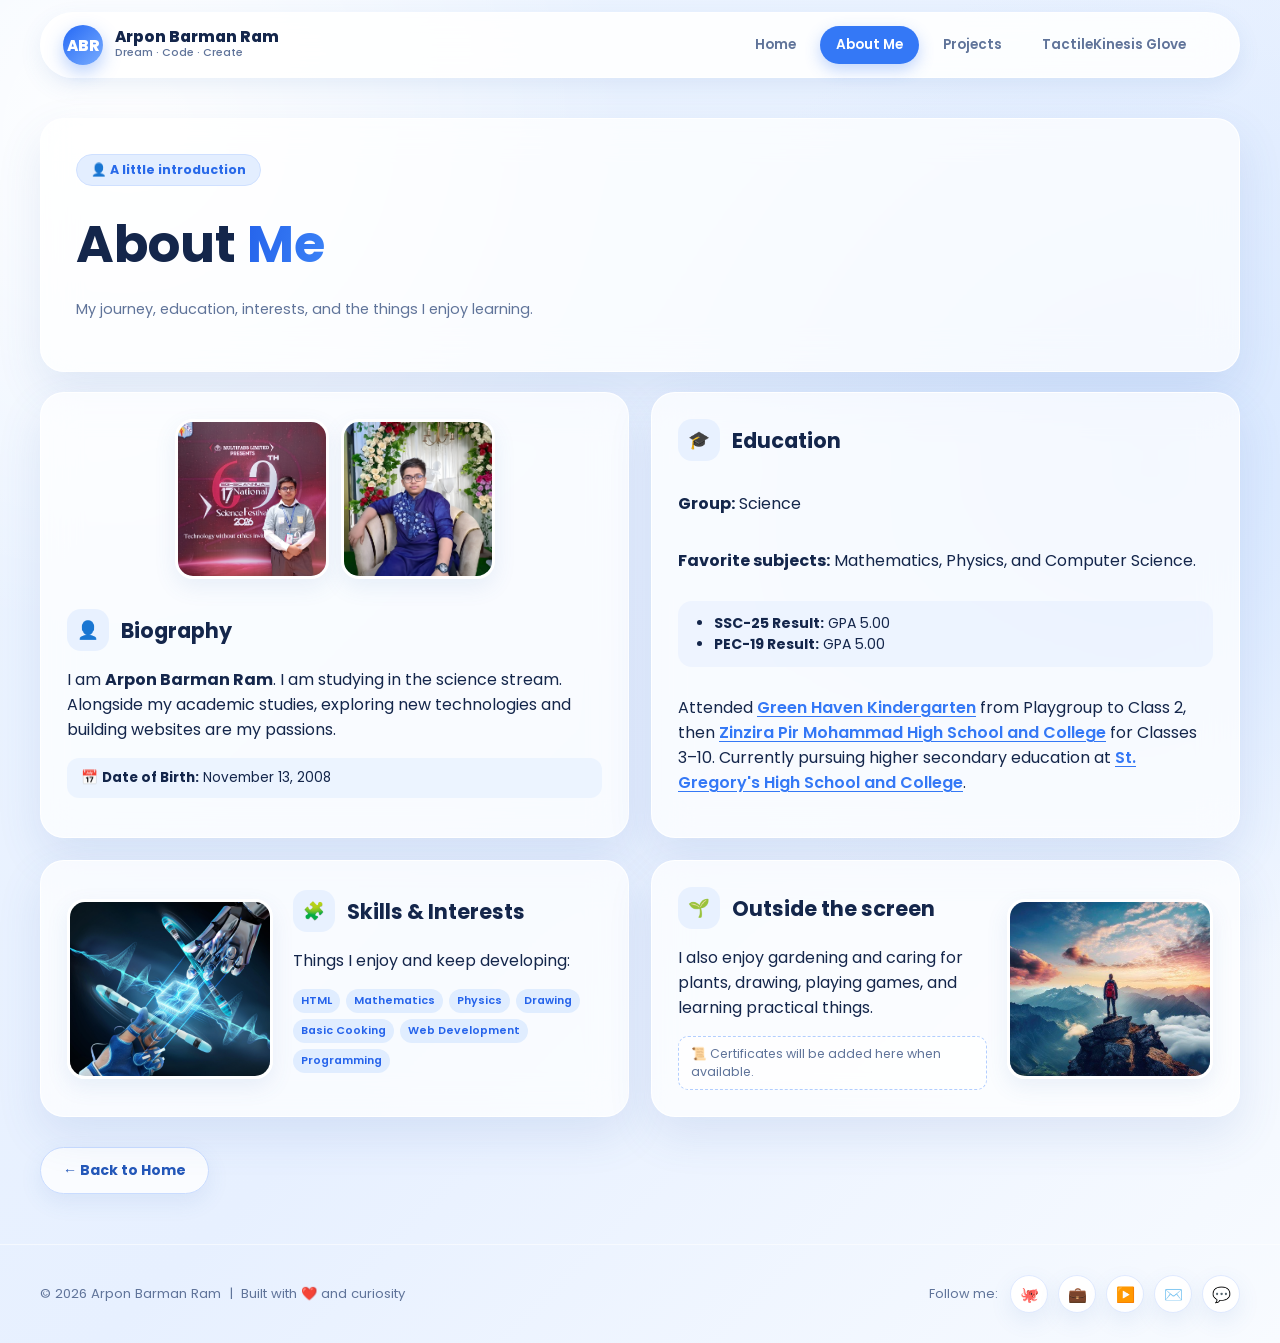
==== commit b3aa561b: "Add favicon.ico link to about.html" ====
--- a/about.html
+++ b/about.html
@@ -6,6 +6,7 @@
     <meta name="description" content="Arpon Barman Ram's personal portfolio, coding, robotics and projects.">
     <title>About Me | Arpon Barman Ram</title>
     <link rel="icon" href="https://arponbarman527-debug.github.io/ram-s-site/favicon.png">
+    <link rel="icon" type="image/x-icon" href="https://arponbarman527-debug.github.io/ram-s-site/favicon.ico">
     <link rel="preconnect" href="https://fonts.googleapis.com">
     <link rel="preconnect" href="https://fonts.gstatic.com" crossorigin>
     <link href="https://fonts.googleapis.com/css2?family=Poppins:wght@400;500;600;700;800&display=swap" rel="stylesheet">
--- a/style.css
+++ b/style.css
@@ -86,7 +86,7 @@
 
 .menu-toggle { display: none; }
 
-/* Mobile Dropdown Menu - Styled with Theme & Below Topbar */
+/* Mobile Dropdown Menu */
 .sidenav {
     position: fixed;
     top: 75px;
@@ -200,7 +200,7 @@
 
 /* Featured Projects Grid */
 .section-header-flex { display: flex; justify-content: space-between; align-items: flex-end; margin-bottom: 20px; }
-.home-projects-grid { display: grid; grid-template-columns: repeat(4, 1fr); gap: 18px; }
+.home-projects-grid { display: grid; grid-template-columns: repeat(3, 1fr); gap: 18px; }
 
 .project-card { padding: 16px; display: flex; flex-direction: column; }
 .project-img-wrap { position: relative; width: 100%; height: 140px; border-radius: 16px; overflow: hidden; margin-bottom: 12px; }
@@ -227,6 +227,195 @@
 .quote-text { font-size: 1.1rem; font-weight: 700; line-height: 1.3; margin: 6px 0; }
 .quote-author { font-size: 0.78rem; color: #cbd5e1; }
 
+/* About Me Page Grid & Component Styles */
+.about-grid {
+    display: grid;
+    grid-template-columns: repeat(2, 1fr);
+    gap: 22px;
+    margin-bottom: 20px;
+}
+
+.info-card {
+    padding: 26px;
+    display: flex;
+    flex-direction: column;
+}
+
+.card-header-flex {
+    display: flex;
+    align-items: center;
+    gap: 12px;
+    margin-bottom: 14px;
+}
+
+.card-header-flex h2 {
+    margin: 0;
+    font-size: 1.3rem;
+    color: var(--ink);
+}
+
+.card-header-flex .icon-box {
+    width: 42px;
+    height: 42px;
+    display: grid;
+    place-items: center;
+    border-radius: 14px;
+    background: #e8f1ff;
+    font-size: 1.1rem;
+}
+
+/* Biography 2 Photos Side-by-Side Fixed */
+.bio-card {
+    display: flex;
+    flex-direction: column;
+    gap: 20px;
+}
+
+.bio-photos {
+    display: flex;
+    gap: 12px;
+    width: 100%;
+    max-width: 320px;
+    margin: 0 auto 10px;
+}
+
+.photo-frame {
+    flex: 1;
+    width: 50%;
+    height: 160px;
+    border-radius: 18px;
+    overflow: hidden;
+    border: 3px solid #ffffff;
+    box-shadow: var(--soft);
+    background: #dff0ff;
+}
+
+.photo-frame img {
+    width: 100%;
+    height: 100%;
+    object-fit: cover;
+    object-position: center;
+    display: block;
+}
+
+.dob-box {
+    margin-top: 15px;
+    padding: 10px 14px;
+    background: rgba(227, 238, 255, 0.6);
+    border-radius: 12px;
+    font-size: 0.85rem;
+}
+
+.result-box {
+    background: rgba(227, 238, 255, 0.5);
+    border-radius: 14px;
+    padding: 12px 16px;
+    margin: 12px 0;
+    font-size: 0.88rem;
+}
+
+.school-links a {
+    color: var(--blue);
+    font-weight: 600;
+    text-decoration: underline;
+}
+
+/* Side Image Layouts for Skill & Outside Screen */
+.skill-card, .env-card {
+    display: grid;
+    grid-template-columns: 0.8fr 1.2fr;
+    gap: 20px;
+    align-items: center;
+}
+
+.env-card {
+    grid-template-columns: 1.2fr 0.8fr;
+}
+
+.card-side-image {
+    width: 100%;
+    height: 180px;
+    border-radius: 18px;
+    overflow: hidden;
+    border: 3px solid #ffffff;
+    box-shadow: var(--soft);
+}
+
+.card-side-image img {
+    width: 100%;
+    height: 100%;
+    object-fit: cover;
+    display: block;
+}
+
+.cert-notice {
+    margin-top: 15px;
+    padding: 8px 12px;
+    background: rgba(255, 255, 255, 0.7);
+    border-radius: 10px;
+    border: 1px dashed #b2ceff;
+}
+
+.small-muted {
+    font-size: 0.78rem;
+    color: var(--muted);
+    margin: 0;
+}
+
+/* TactileKinesis Glove Demo Specific Styles */
+.glove-demo-grid {
+    display: grid;
+    grid-template-columns: 1.2fr 0.8fr;
+    gap: 20px;
+    align-items: center;
+}
+
+.demo-controls-card {
+    background: rgba(227, 238, 255, 0.5);
+    border: 1px solid rgba(255, 255, 255, 0.9);
+    border-radius: 20px;
+    padding: 22px;
+}
+
+.custom-range {
+    width: 100%;
+    margin-top: 10px;
+    accent-color: var(--blue);
+    cursor: pointer;
+    height: 6px;
+    border-radius: 5px;
+}
+
+.gesture-status-box {
+    margin-top: 15px;
+    padding: 12px 16px;
+    background: #ffffff;
+    border-radius: 14px;
+    display: flex;
+    justify-content: space-between;
+    align-items: center;
+    box-shadow: var(--soft);
+}
+
+.demo-preview-card {
+    display: flex;
+    flex-direction: column;
+    align-items: center;
+    justify-content: center;
+    background: rgba(255, 255, 255, 0.7);
+    border: 1px solid var(--line);
+    border-radius: 20px;
+    padding: 30px;
+    box-shadow: var(--soft);
+    min-height: 200px;
+}
+
+.hand-emoji-preview {
+    font-size: 5.5rem;
+    transition: transform 0.2s cubic-bezier(0.175, 0.885, 0.32, 1.275);
+    user-select: none;
+}
+
 /* Footer */
 footer { padding: 30px 0; color: var(--muted); font-size: 0.82rem; border-top: 1px solid rgba(255,255,255,0.6); margin-top: 40px; }
 
@@ -235,6 +424,21 @@
     .hero-grid { grid-template-columns: 1fr 1fr; }
     .status-bar { grid-template-columns: repeat(3, 1fr); }
     .home-projects-grid { grid-template-columns: repeat(2, 1fr); }
+}
+
+@media (max-width: 900px) {
+    .about-grid {
+        grid-template-columns: 1fr;
+    }
+    .skill-card, .env-card {
+        grid-template-columns: 1fr;
+    }
+    .env-card .card-side-image {
+        order: 2;
+    }
+    .card-side-image {
+        height: 200px;
+    }
 }
 
 @media (max-width: 768px) {
@@ -252,6 +456,7 @@
     .hero-actions, .socials { justify-content: center; }
     .status-bar { grid-template-columns: repeat(2, 1fr); }
     .home-projects-grid { grid-template-columns: 1fr; }
+    .glove-demo-grid { grid-template-columns: 1fr; }
 }
 
 @media (min-width: 769px) {
